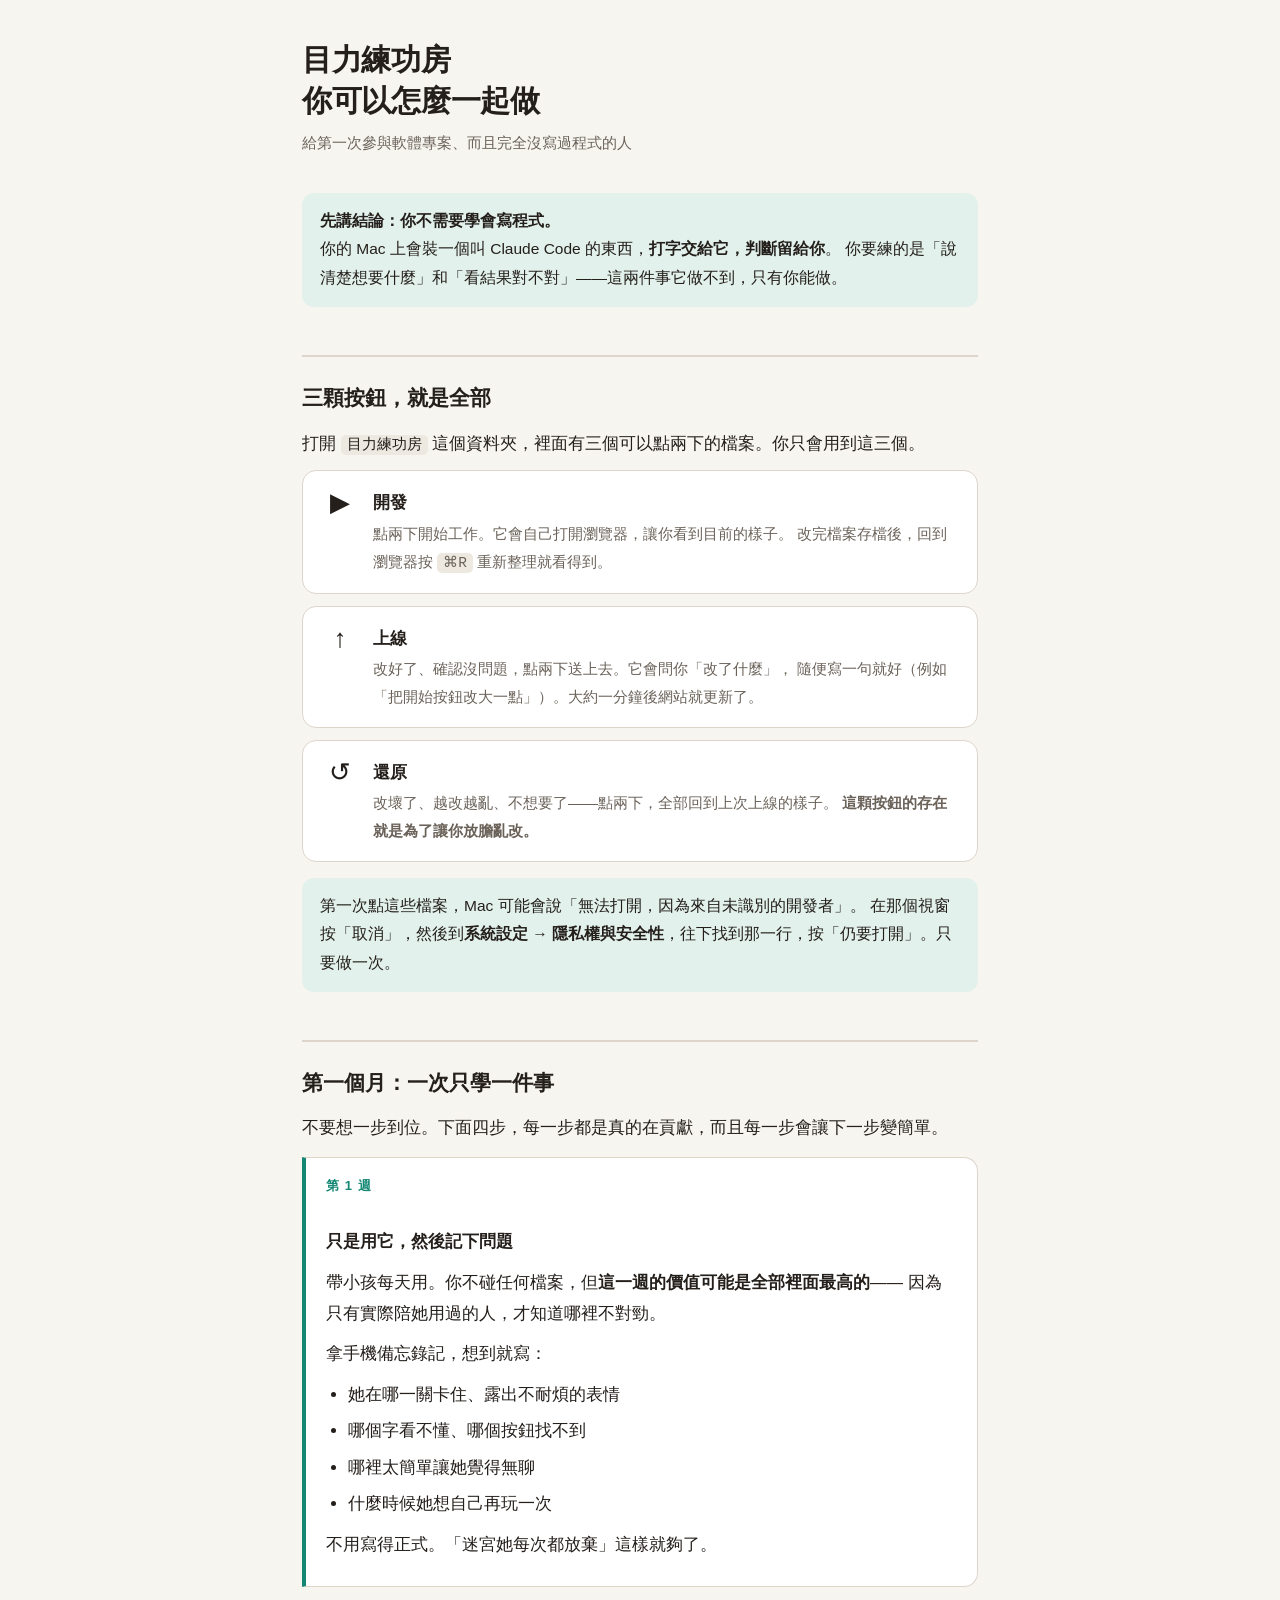
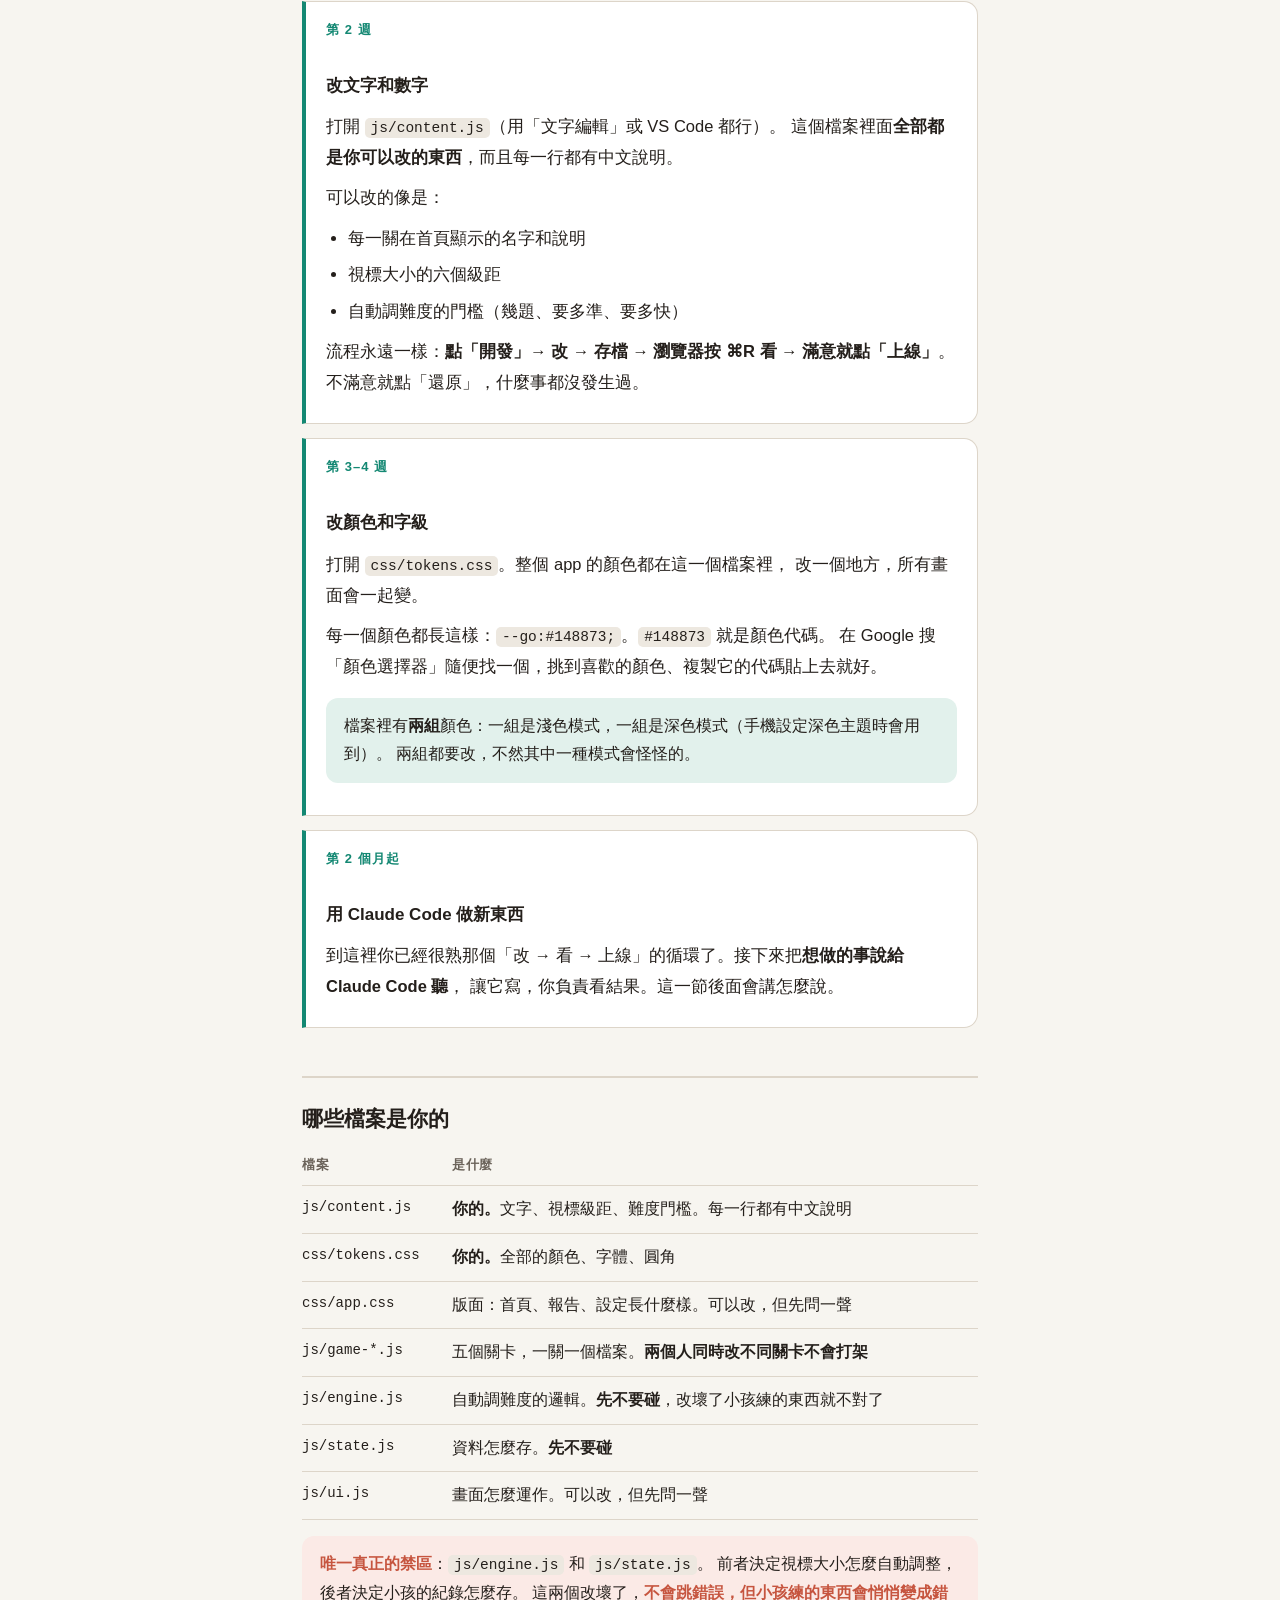
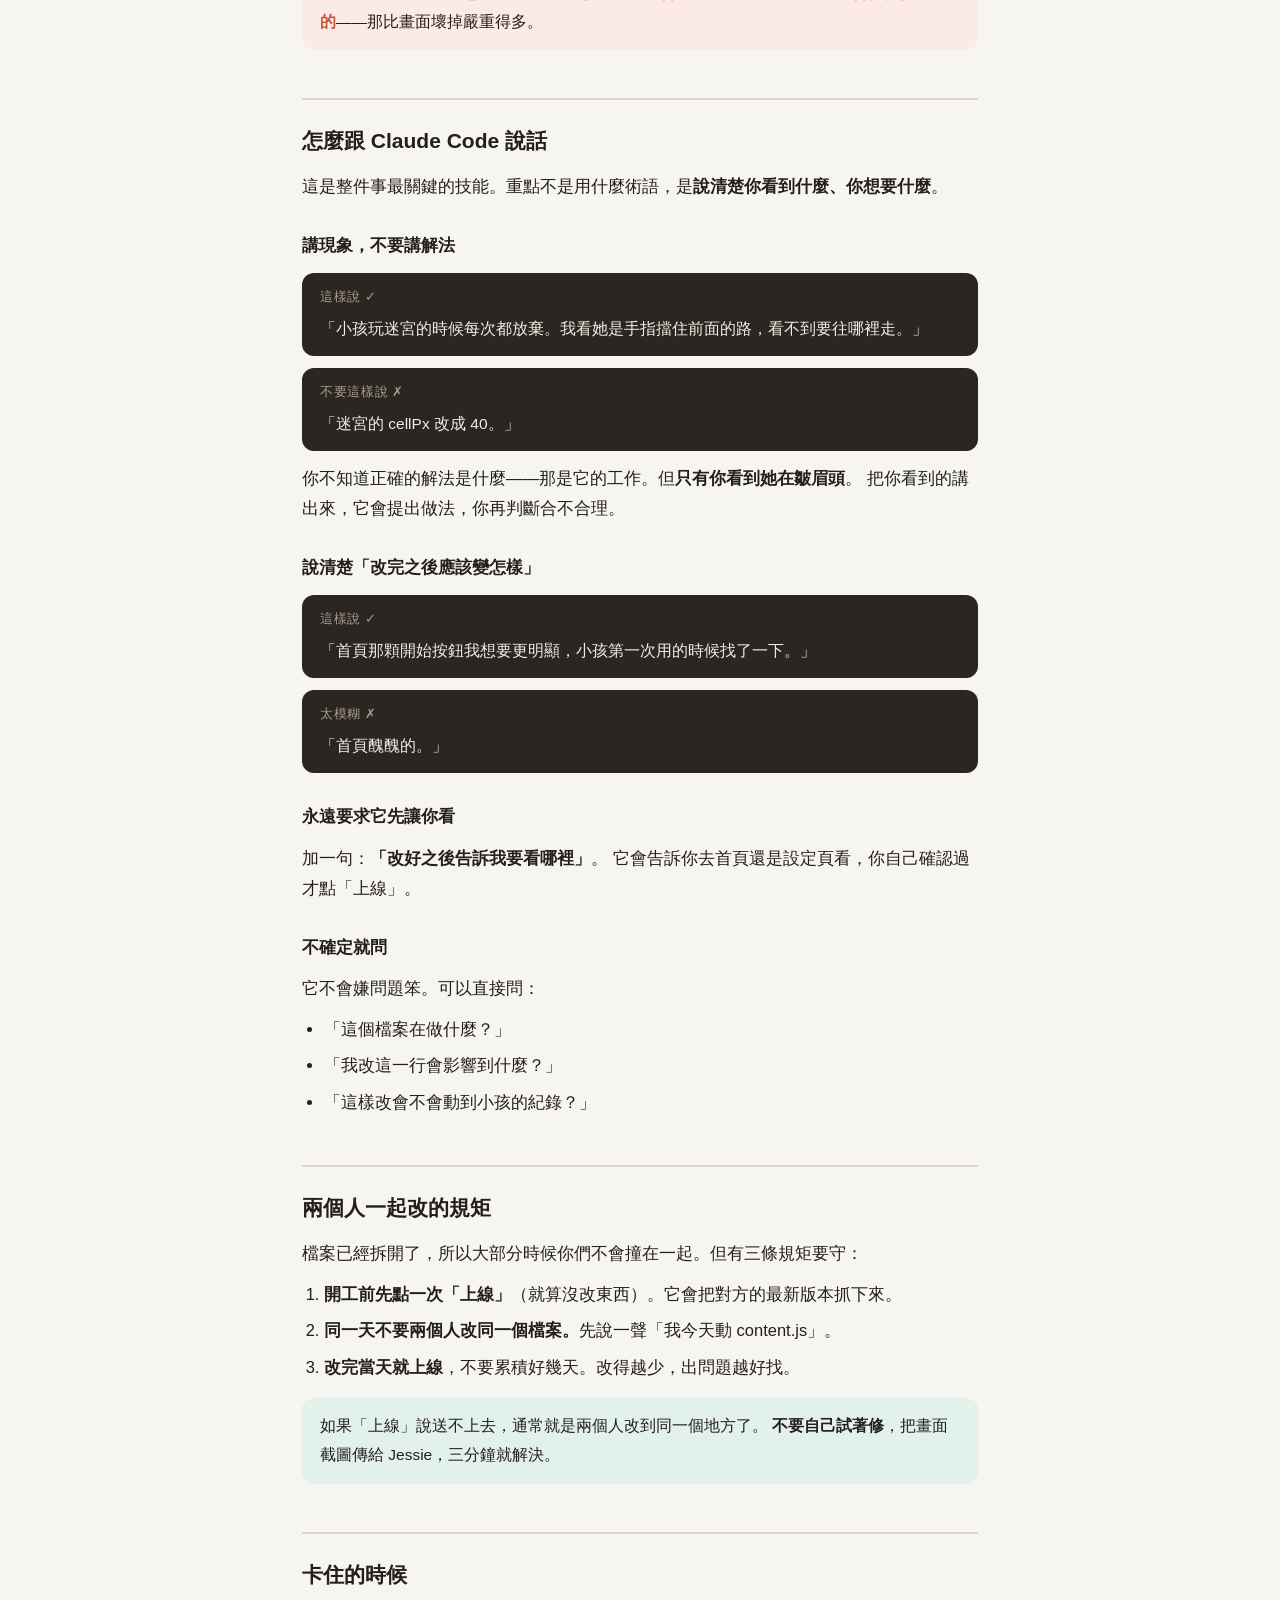
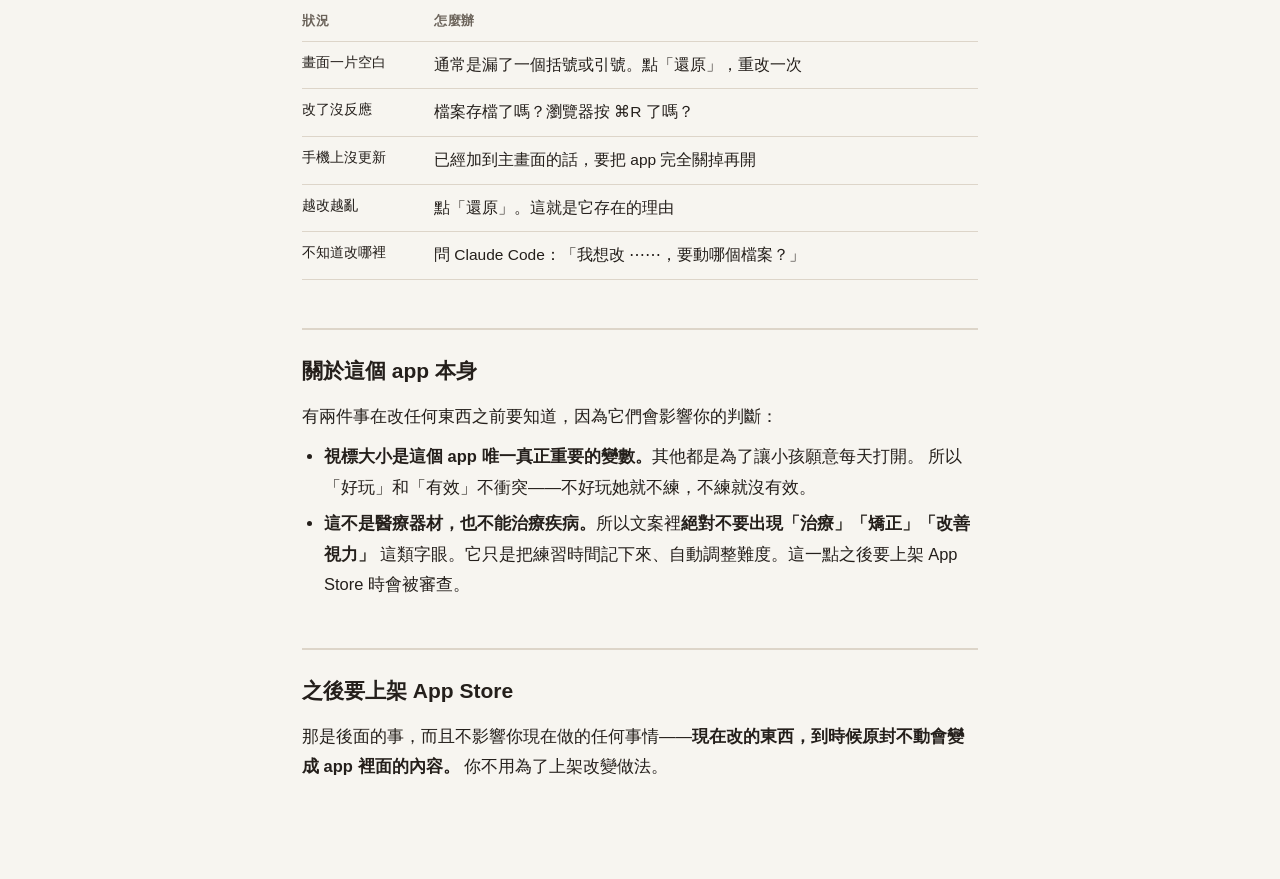
==== 給太太的說明.html @ d570b370 "拆成多個檔案，加上非工程師也能用的開發流程 一個 2000 行的 index.html 兩個人沒辦法並行開發，每次都會衝突。 拆成一檔一責任（14 個檔），用 <script> 依序載入，沒有打包步驟" ====
<!doctype html>
<html lang="zh-Hant">
<head>
<meta charset="utf-8">
<meta name="viewport" content="width=device-width, initial-scale=1">
<title>目力練功房 · 怎麼一起做</title>
<style>
:root{--paper:#F7F5F0;--ink:#241F1B;--muted:#6B635A;--line:#DDD5C9;--go:#148873;
  --go-soft:#E2F1EC;--warn:#C6553F;--warn-soft:#FBEAE6;--card:#fff;
  --cjk:'PingFang TC','Noto Sans TC',sans-serif;color-scheme:light}
*{box-sizing:border-box}
body{margin:0;background:var(--paper);color:var(--ink);font-family:var(--cjk);
  line-height:1.85;font-size:16.5px}
.wrap{max-width:720px;margin:0 auto;padding:40px 22px 90px}
h1{font-size:30px;line-height:1.35;margin:0 0 8px;letter-spacing:-.01em}
.sub{color:var(--muted);font-size:15px;margin:0 0 36px}
h2{font-size:21px;margin:48px 0 6px;padding-top:22px;border-top:2px solid var(--line)}
h3{font-size:17px;margin:28px 0 6px}
p{margin:10px 0}
ul,ol{margin:10px 0;padding-left:22px}
li{margin:6px 0}
b{font-weight:600}
code{background:#EDE8E0;padding:2px 6px;border-radius:5px;font-size:14.5px;
  font-family:ui-monospace,Menlo,monospace}
.card{background:var(--card);border:1px solid var(--line);border-radius:14px;
  padding:18px 20px;margin:16px 0}
.btn{display:flex;gap:14px;align-items:flex-start;background:var(--card);
  border:1px solid var(--line);border-radius:14px;padding:16px 18px;margin:12px 0}
.btn .ic{font-size:26px;line-height:1.2;flex:none;width:38px;text-align:center}
.btn .t{font-weight:600;margin-bottom:2px}
.btn .d{color:var(--muted);font-size:15px}
.step{background:var(--card);border:1px solid var(--line);border-left:4px solid var(--go);
  border-radius:0 14px 14px 0;padding:16px 20px;margin:14px 0}
.step .w{font-size:13px;letter-spacing:.08em;color:var(--go);font-weight:700;margin-bottom:4px}
.note{background:var(--go-soft);border-radius:12px;padding:14px 18px;margin:16px 0;font-size:15.5px}
.stop{background:var(--warn-soft);border-radius:12px;padding:14px 18px;margin:16px 0;font-size:15.5px}
.stop b{color:var(--warn)}
table{width:100%;border-collapse:collapse;margin:14px 0;font-size:15.5px}
th{text-align:left;font-size:13px;letter-spacing:.05em;color:var(--muted);
  padding:0 8px 8px 0;border-bottom:1px solid var(--line);font-weight:600}
td{padding:9px 8px 9px 0;border-bottom:1px solid var(--line);vertical-align:top}
td:first-child{white-space:nowrap;font-family:ui-monospace,Menlo,monospace;font-size:14px}
.say{background:#2B2621;color:#F2EDE4;border-radius:12px;padding:14px 18px;margin:12px 0;
  font-size:15.5px;line-height:1.75}
.say .who{font-size:12.5px;color:#A89C8C;margin-bottom:6px;letter-spacing:.05em}
</style>
</head>
<body><div class="wrap">

<h1>目力練功房<br>你可以怎麼一起做</h1>
<p class="sub">給第一次參與軟體專案、而且完全沒寫過程式的人</p>

<div class="note">
<b>先講結論：你不需要學會寫程式。</b><br>
你的 Mac 上會裝一個叫 Claude Code 的東西，<b>打字交給它，判斷留給你</b>。
你要練的是「說清楚想要什麼」和「看結果對不對」——這兩件事它做不到，只有你能做。
</div>

<h2>三顆按鈕，就是全部</h2>
<p>打開 <code>目力練功房</code> 這個資料夾，裡面有三個可以點兩下的檔案。你只會用到這三個。</p>

<div class="btn"><div class="ic">▶</div><div>
  <div class="t">開發</div>
  <div class="d">點兩下開始工作。它會自己打開瀏覽器，讓你看到目前的樣子。
  改完檔案存檔後，回到瀏覽器按 <code>⌘R</code> 重新整理就看得到。</div></div></div>

<div class="btn"><div class="ic">↑</div><div>
  <div class="t">上線</div>
  <div class="d">改好了、確認沒問題，點兩下送上去。它會問你「改了什麼」，
  隨便寫一句就好（例如「把開始按鈕改大一點」）。大約一分鐘後網站就更新了。</div></div></div>

<div class="btn"><div class="ic">↺</div><div>
  <div class="t">還原</div>
  <div class="d">改壞了、越改越亂、不想要了——點兩下，全部回到上次上線的樣子。
  <b>這顆按鈕的存在就是為了讓你放膽亂改。</b></div></div></div>

<div class="note">
第一次點這些檔案，Mac 可能會說「無法打開，因為來自未識別的開發者」。
在那個視窗按「取消」，然後到<b>系統設定 → 隱私權與安全性</b>，往下找到那一行，按「仍要打開」。只要做一次。
</div>

<h2>第一個月：一次只學一件事</h2>
<p>不要想一步到位。下面四步，每一步都是真的在貢獻，而且每一步會讓下一步變簡單。</p>

<div class="step"><div class="w">第 1 週</div>
<h3>只是用它，然後記下問題</h3>
<p>帶小孩每天用。你不碰任何檔案，但<b>這一週的價值可能是全部裡面最高的</b>——
因為只有實際陪她用過的人，才知道哪裡不對勁。</p>
<p>拿手機備忘錄記，想到就寫：</p>
<ul>
<li>她在哪一關卡住、露出不耐煩的表情</li>
<li>哪個字看不懂、哪個按鈕找不到</li>
<li>哪裡太簡單讓她覺得無聊</li>
<li>什麼時候她想自己再玩一次</li>
</ul>
<p>不用寫得正式。「迷宮她每次都放棄」這樣就夠了。</p>
</div>

<div class="step"><div class="w">第 2 週</div>
<h3>改文字和數字</h3>
<p>打開 <code>js/content.js</code>（用「文字編輯」或 VS Code 都行）。
這個檔案裡面<b>全部都是你可以改的東西</b>，而且每一行都有中文說明。</p>
<p>可以改的像是：</p>
<ul>
<li>每一關在首頁顯示的名字和說明</li>
<li>視標大小的六個級距</li>
<li>自動調難度的門檻（幾題、要多準、要多快）</li>
</ul>
<p>流程永遠一樣：<b>點「開發」→ 改 → 存檔 → 瀏覽器按 ⌘R 看 → 滿意就點「上線」</b>。
不滿意就點「還原」，什麼事都沒發生過。</p>
</div>

<div class="step"><div class="w">第 3–4 週</div>
<h3>改顏色和字級</h3>
<p>打開 <code>css/tokens.css</code>。整個 app 的顏色都在這一個檔案裡，
改一個地方，所有畫面會一起變。</p>
<p>每一個顏色都長這樣：<code>--go:#148873;</code>。<code>#148873</code> 就是顏色代碼。
在 Google 搜「顏色選擇器」隨便找一個，挑到喜歡的顏色、複製它的代碼貼上去就好。</p>
<div class="note">檔案裡有<b>兩組</b>顏色：一組是淺色模式，一組是深色模式（手機設定深色主題時會用到）。
兩組都要改，不然其中一種模式會怪怪的。</div>
</div>

<div class="step"><div class="w">第 2 個月起</div>
<h3>用 Claude Code 做新東西</h3>
<p>到這裡你已經很熟那個「改 → 看 → 上線」的循環了。接下來把<b>想做的事說給 Claude Code 聽</b>，
讓它寫，你負責看結果。這一節後面會講怎麼說。</p>
</div>

<h2>哪些檔案是你的</h2>
<table>
<tr><th>檔案</th><th>是什麼</th></tr>
<tr><td>js/content.js</td><td><b>你的。</b>文字、視標級距、難度門檻。每一行都有中文說明</td></tr>
<tr><td>css/tokens.css</td><td><b>你的。</b>全部的顏色、字體、圓角</td></tr>
<tr><td>css/app.css</td><td>版面：首頁、報告、設定長什麼樣。可以改，但先問一聲</td></tr>
<tr><td>js/game-*.js</td><td>五個關卡，一關一個檔案。<b>兩個人同時改不同關卡不會打架</b></td></tr>
<tr><td>js/engine.js</td><td>自動調難度的邏輯。<b>先不要碰</b>，改壞了小孩練的東西就不對了</td></tr>
<tr><td>js/state.js</td><td>資料怎麼存。<b>先不要碰</b></td></tr>
<tr><td>js/ui.js</td><td>畫面怎麼運作。可以改，但先問一聲</td></tr>
</table>

<div class="stop">
<b>唯一真正的禁區</b>：<code>js/engine.js</code> 和 <code>js/state.js</code>。
前者決定視標大小怎麼自動調整，後者決定小孩的紀錄怎麼存。
這兩個改壞了，<b>不會跳錯誤，但小孩練的東西會悄悄變成錯的</b>——那比畫面壞掉嚴重得多。
</div>

<h2>怎麼跟 Claude Code 說話</h2>
<p>這是整件事最關鍵的技能。重點不是用什麼術語，是<b>說清楚你看到什麼、你想要什麼</b>。</p>

<h3>講現象，不要講解法</h3>
<div class="say"><div class="who">這樣說 ✓</div>
「小孩玩迷宮的時候每次都放棄。我看她是手指擋住前面的路，看不到要往哪裡走。」</div>
<div class="say"><div class="who">不要這樣說 ✗</div>
「迷宮的 cellPx 改成 40。」</div>
<p>你不知道正確的解法是什麼——那是它的工作。但<b>只有你看到她在皺眉頭</b>。
把你看到的講出來，它會提出做法，你再判斷合不合理。</p>

<h3>說清楚「改完之後應該變怎樣」</h3>
<div class="say"><div class="who">這樣說 ✓</div>
「首頁那顆開始按鈕我想要更明顯，小孩第一次用的時候找了一下。」</div>
<div class="say"><div class="who">太模糊 ✗</div>
「首頁醜醜的。」</div>

<h3>永遠要求它先讓你看</h3>
<p>加一句：<b>「改好之後告訴我要看哪裡」</b>。
它會告訴你去首頁還是設定頁看，你自己確認過才點「上線」。</p>

<h3>不確定就問</h3>
<p>它不會嫌問題笨。可以直接問：</p>
<ul>
<li>「這個檔案在做什麼？」</li>
<li>「我改這一行會影響到什麼？」</li>
<li>「這樣改會不會動到小孩的紀錄？」</li>
</ul>

<h2>兩個人一起改的規矩</h2>
<p>檔案已經拆開了，所以大部分時候你們不會撞在一起。但有三條規矩要守：</p>
<ol>
<li><b>開工前先點一次「上線」</b>（就算沒改東西）。它會把對方的最新版本抓下來。</li>
<li><b>同一天不要兩個人改同一個檔案。</b>先說一聲「我今天動 content.js」。</li>
<li><b>改完當天就上線</b>，不要累積好幾天。改得越少，出問題越好找。</li>
</ol>
<div class="note">如果「上線」說送不上去，通常就是兩個人改到同一個地方了。
<b>不要自己試著修</b>，把畫面截圖傳給 Jessie，三分鐘就解決。</div>

<h2>卡住的時候</h2>
<table>
<tr><th>狀況</th><th>怎麼辦</th></tr>
<tr><td>畫面一片空白</td><td>通常是漏了一個括號或引號。點「還原」，重改一次</td></tr>
<tr><td>改了沒反應</td><td>檔案存檔了嗎？瀏覽器按 ⌘R 了嗎？</td></tr>
<tr><td>手機上沒更新</td><td>已經加到主畫面的話，要把 app 完全關掉再開</td></tr>
<tr><td>越改越亂</td><td>點「還原」。這就是它存在的理由</td></tr>
<tr><td>不知道改哪裡</td><td>問 Claude Code：「我想改 ⋯⋯，要動哪個檔案？」</td></tr>
</table>

<h2>關於這個 app 本身</h2>
<p>有兩件事在改任何東西之前要知道，因為它們會影響你的判斷：</p>
<ul>
<li><b>視標大小是這個 app 唯一真正重要的變數。</b>其他都是為了讓小孩願意每天打開。
所以「好玩」和「有效」不衝突——不好玩她就不練，不練就沒有效。</li>
<li><b>這不是醫療器材，也不能治療疾病。</b>所以文案裡<b>絕對不要出現「治療」「矯正」「改善視力」</b>
這類字眼。它只是把練習時間記下來、自動調整難度。這一點之後要上架 App Store 時會被審查。</li>
</ul>

<h2>之後要上架 App Store</h2>
<p>那是後面的事，而且不影響你現在做的任何事情——<b>現在改的東西，到時候原封不動會變成 app 裡面的內容。</b>
你不用為了上架改變做法。</p>

</div></body></html>
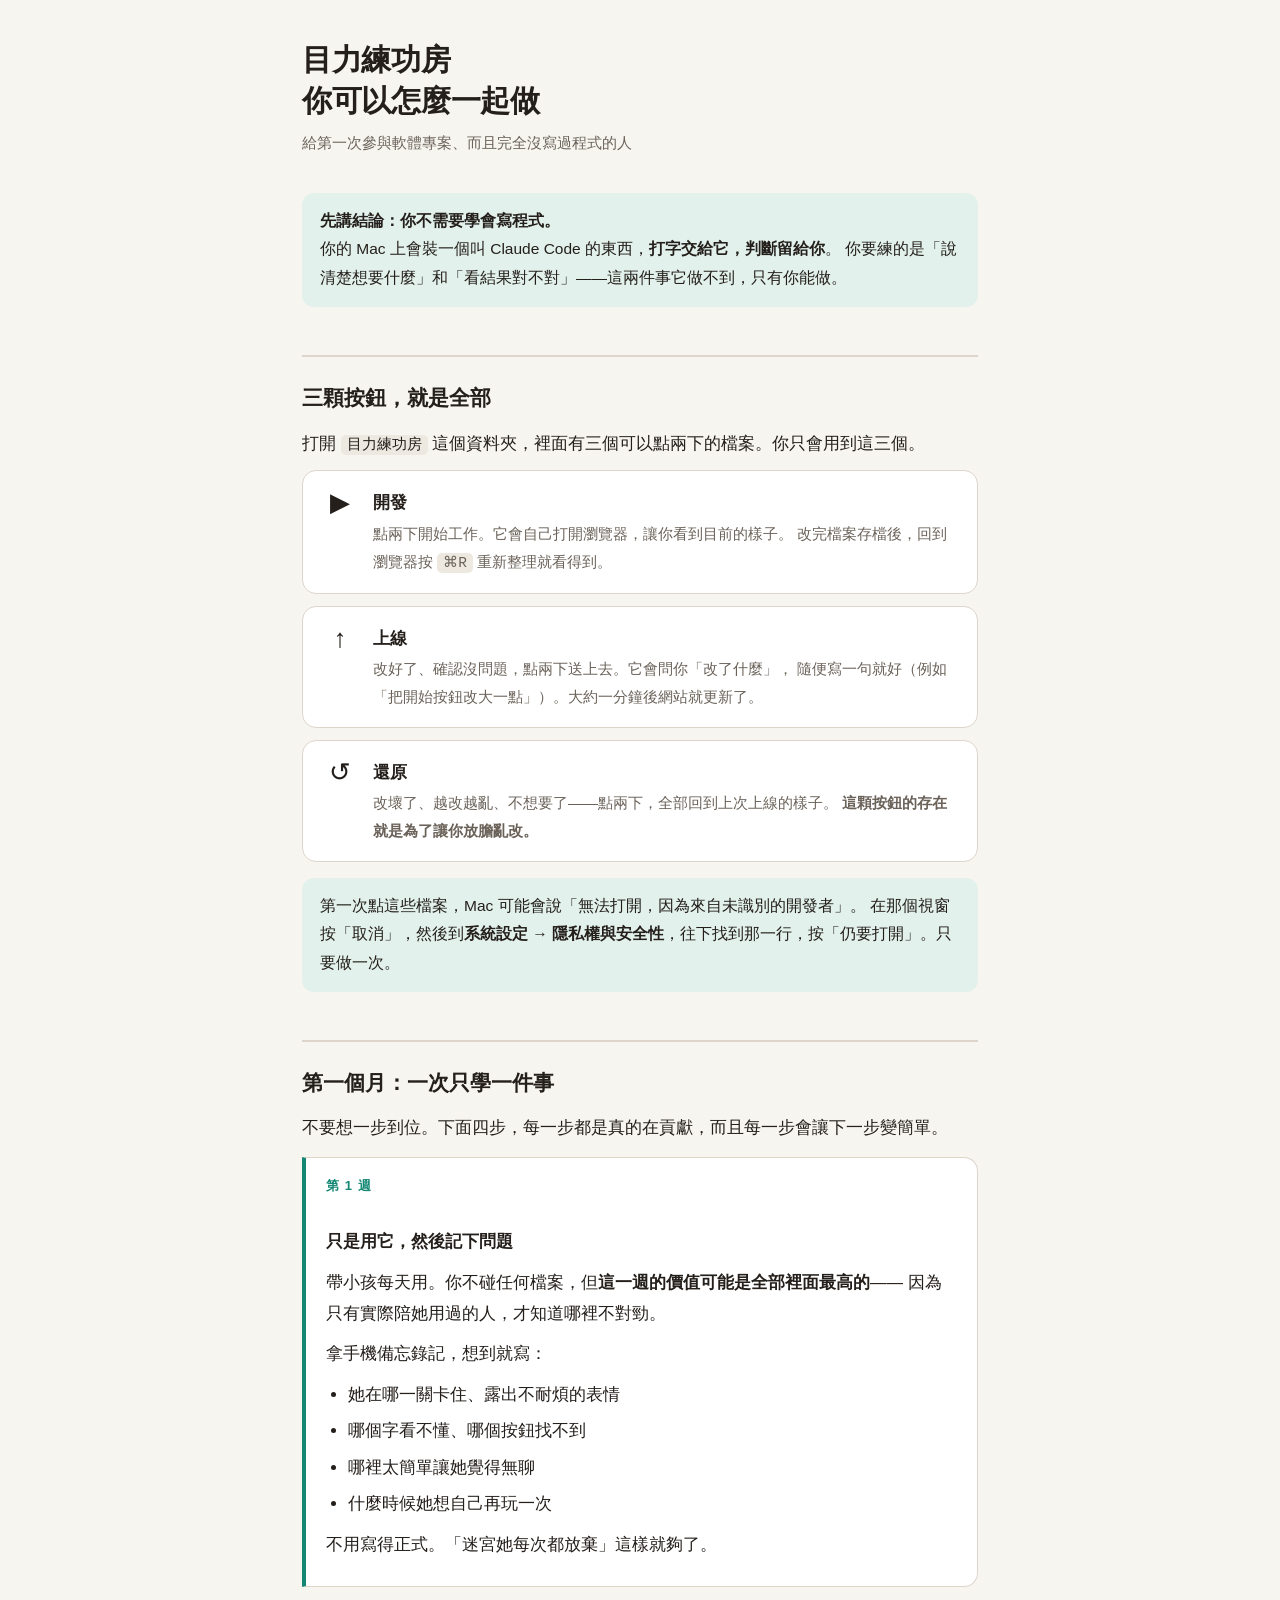
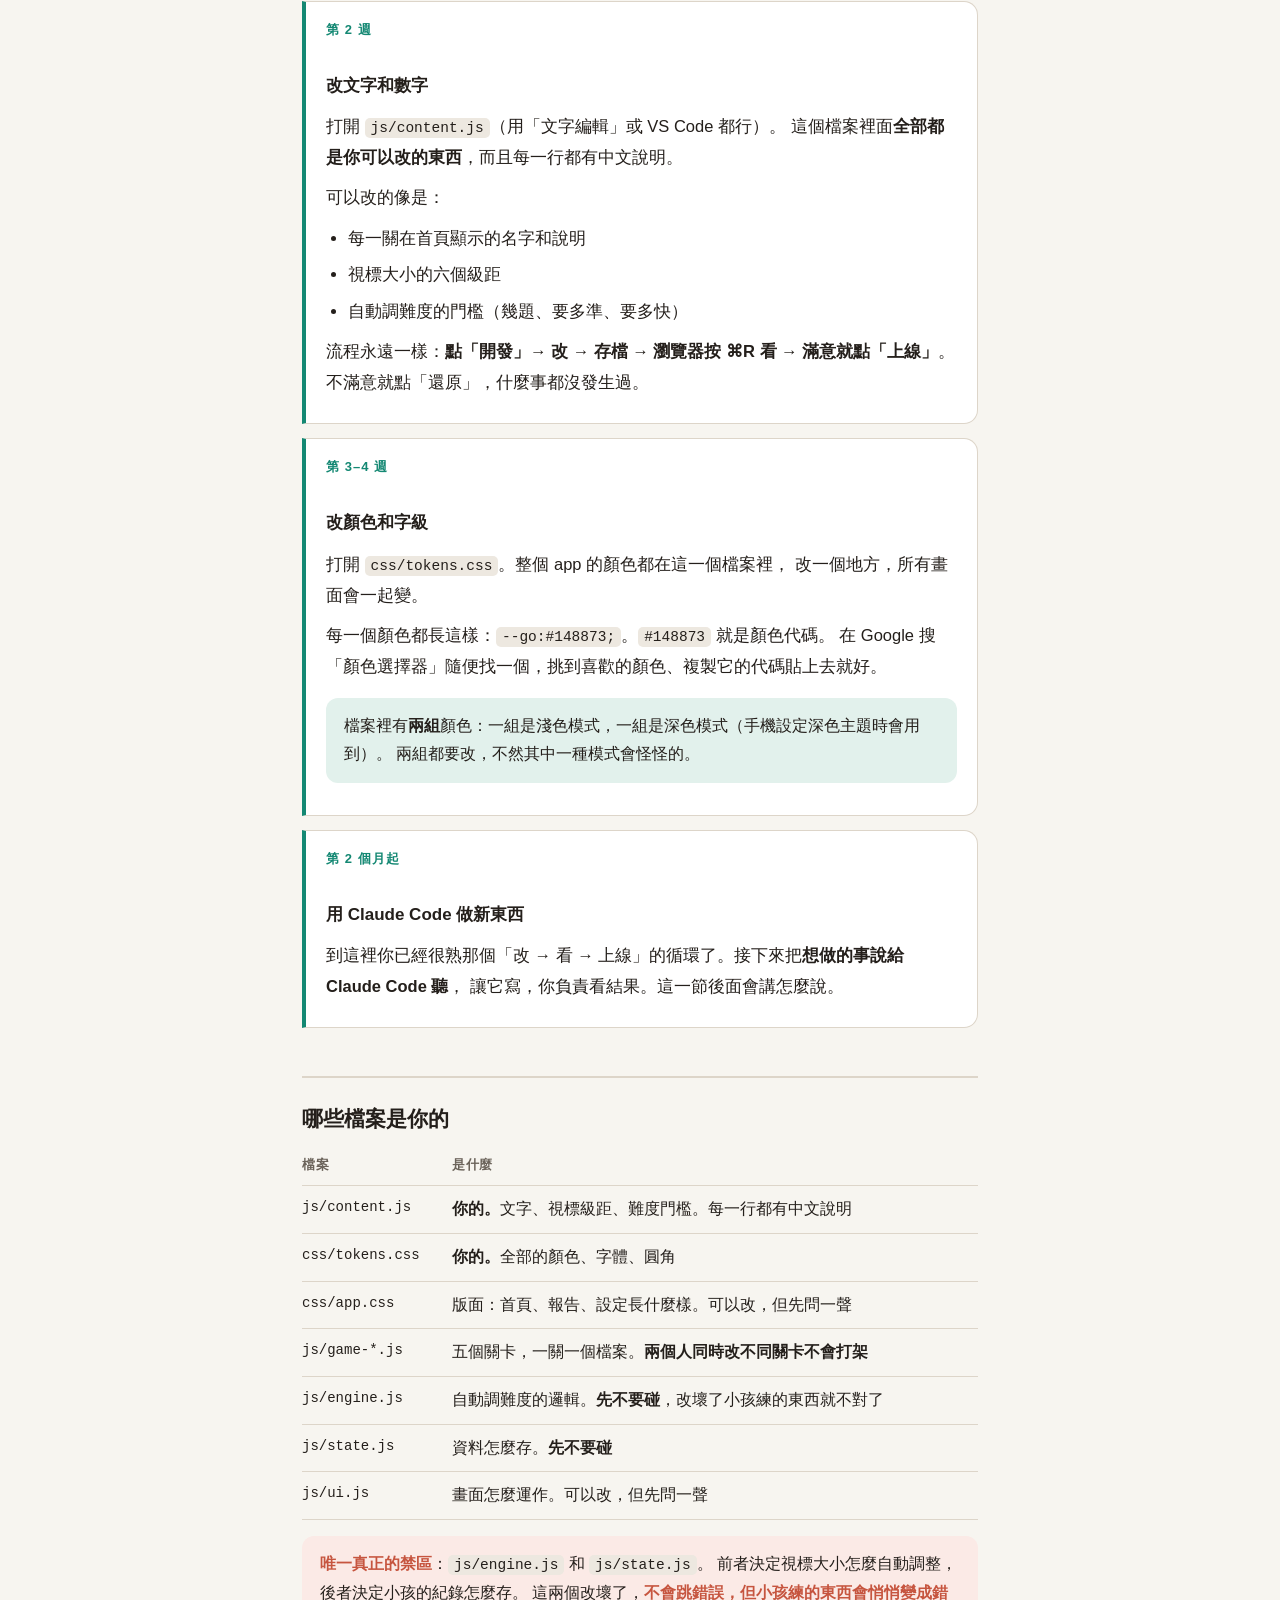
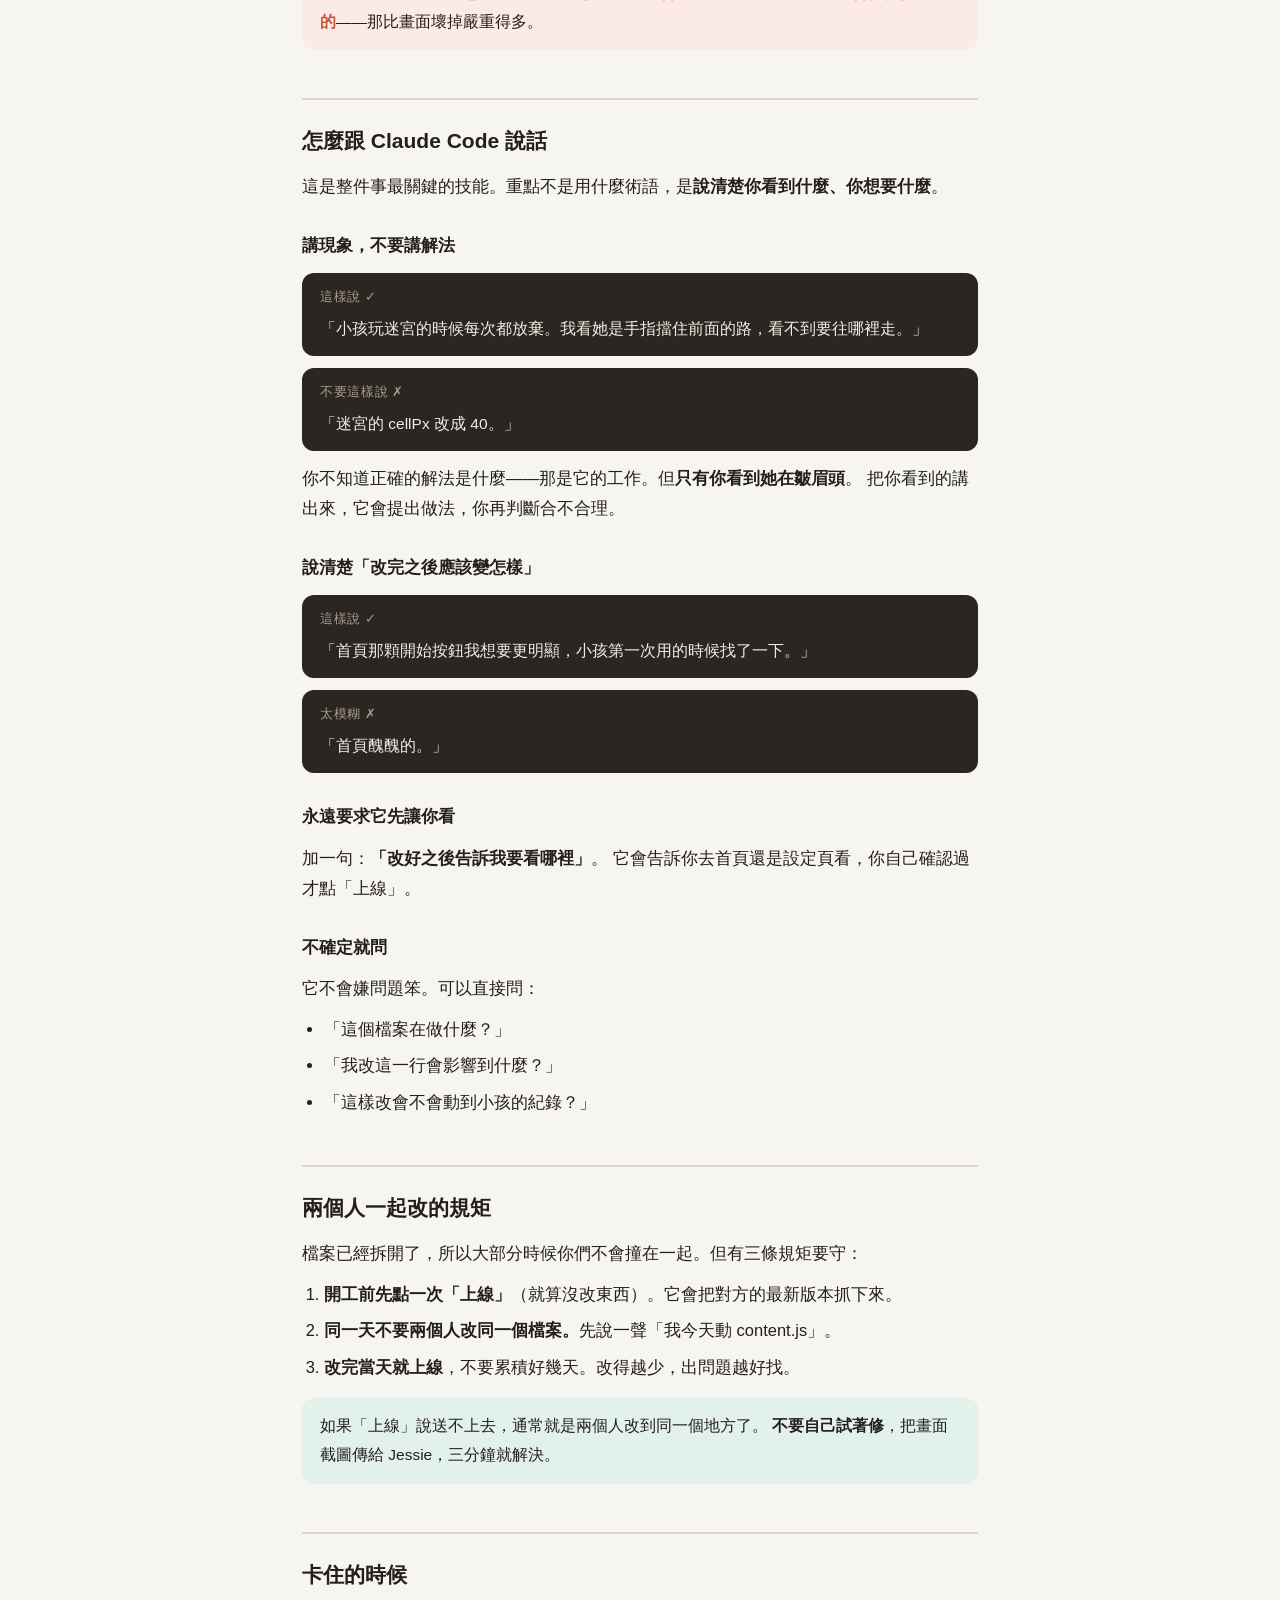
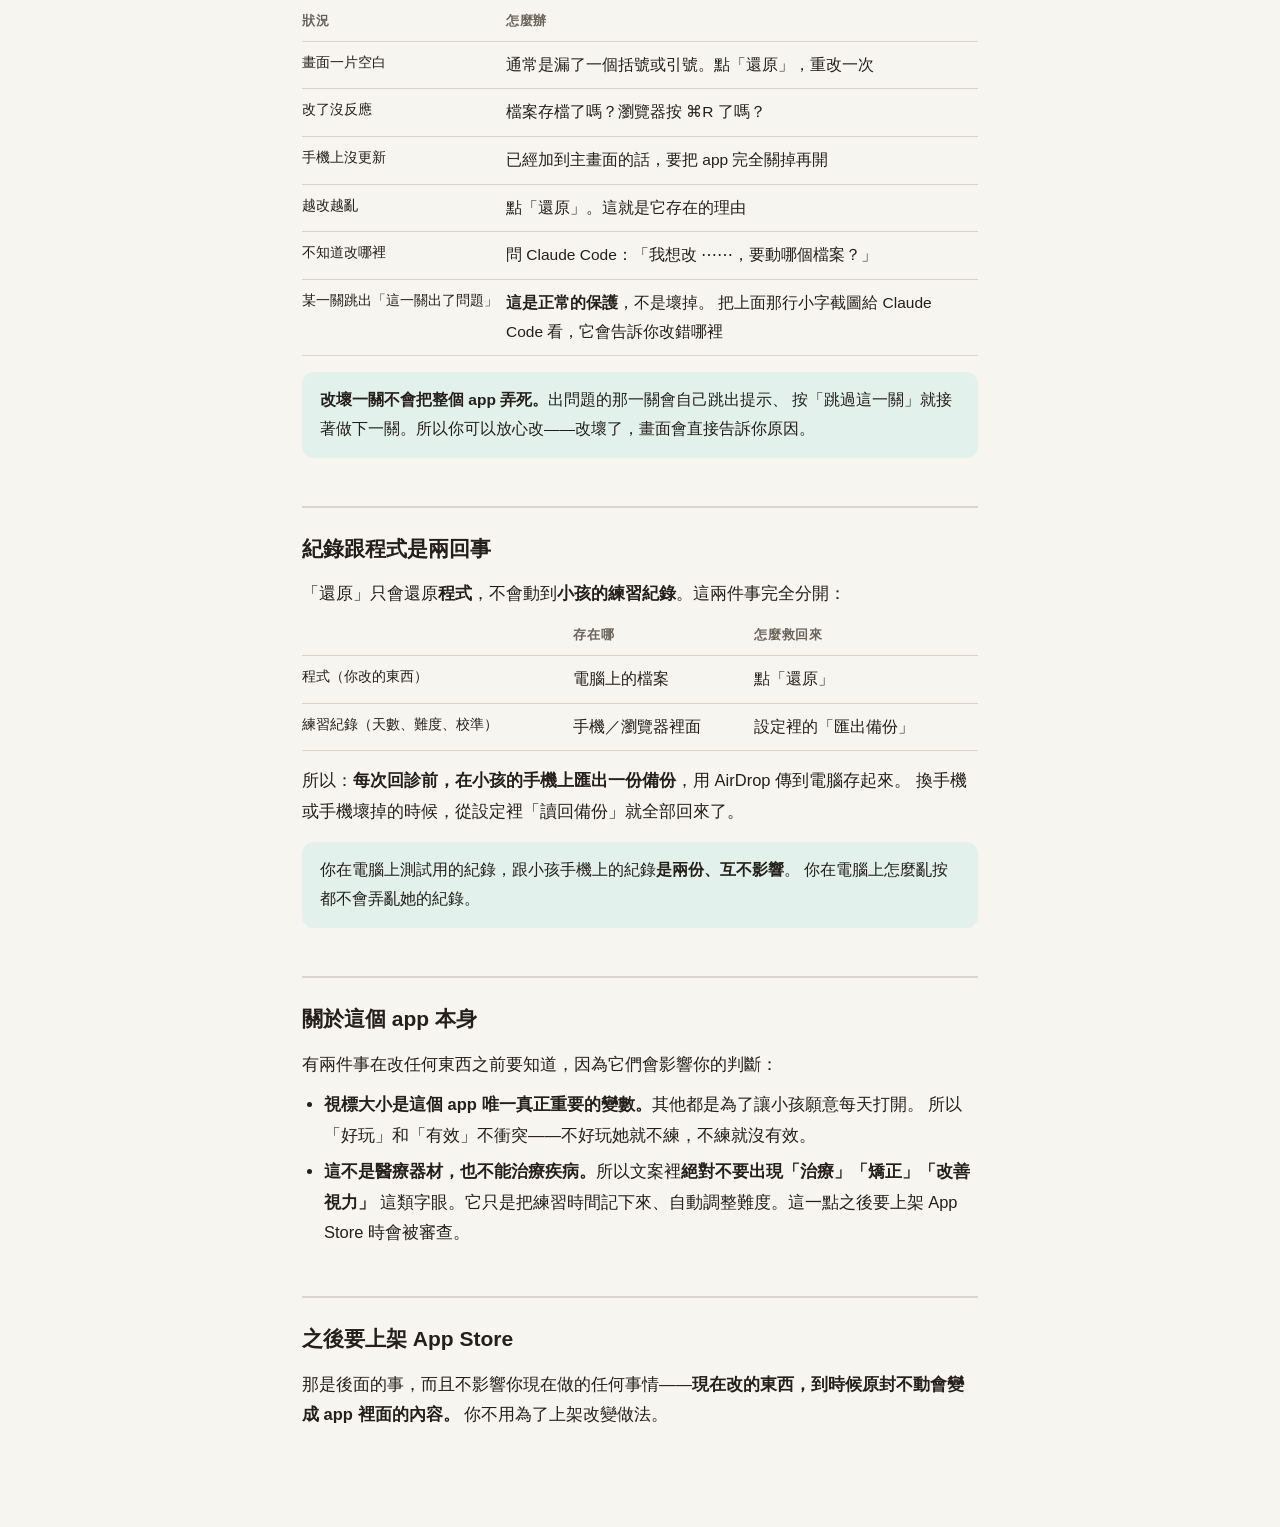
==== commit 59de5ab3: "把基底收尾：關卡自動登記、出錯不連坐、備份、回診報告轉文字 交給別人改功能之前，先把「改壞了會怎樣」和「紀錄會不會掉」這兩件事處理掉。  - 自適應震盪修掉：D.perf[L] 是 24 題的短期窗（" ====
--- a/給太太的說明.html
+++ b/給太太的說明.html
@@ -191,7 +191,23 @@
 <tr><td>手機上沒更新</td><td>已經加到主畫面的話，要把 app 完全關掉再開</td></tr>
 <tr><td>越改越亂</td><td>點「還原」。這就是它存在的理由</td></tr>
 <tr><td>不知道改哪裡</td><td>問 Claude Code：「我想改 ⋯⋯，要動哪個檔案？」</td></tr>
+<tr><td>某一關跳出「這一關出了問題」</td><td><b>這是正常的保護</b>，不是壞掉。
+把上面那行小字截圖給 Claude Code 看，它會告訴你改錯哪裡</td></tr>
 </table>
+<div class="note"><b>改壞一關不會把整個 app 弄死。</b>出問題的那一關會自己跳出提示、
+按「跳過這一關」就接著做下一關。所以你可以放心改——改壞了，畫面會直接告訴你原因。</div>
+
+<h2>紀錄跟程式是兩回事</h2>
+<p>「還原」只會還原<b>程式</b>，不會動到<b>小孩的練習紀錄</b>。這兩件事完全分開：</p>
+<table>
+<tr><th></th><th>存在哪</th><th>怎麼救回來</th></tr>
+<tr><td>程式（你改的東西）</td><td>電腦上的檔案</td><td>點「還原」</td></tr>
+<tr><td>練習紀錄（天數、難度、校準）</td><td>手機／瀏覽器裡面</td><td>設定裡的「匯出備份」</td></tr>
+</table>
+<p>所以：<b>每次回診前，在小孩的手機上匯出一份備份</b>，用 AirDrop 傳到電腦存起來。
+換手機或手機壞掉的時候，從設定裡「讀回備份」就全部回來了。</p>
+<div class="note">你在電腦上測試用的紀錄，跟小孩手機上的紀錄<b>是兩份、互不影響</b>。
+你在電腦上怎麼亂按都不會弄亂她的紀錄。</div>
 
 <h2>關於這個 app 本身</h2>
 <p>有兩件事在改任何東西之前要知道，因為它們會影響你的判斷：</p>
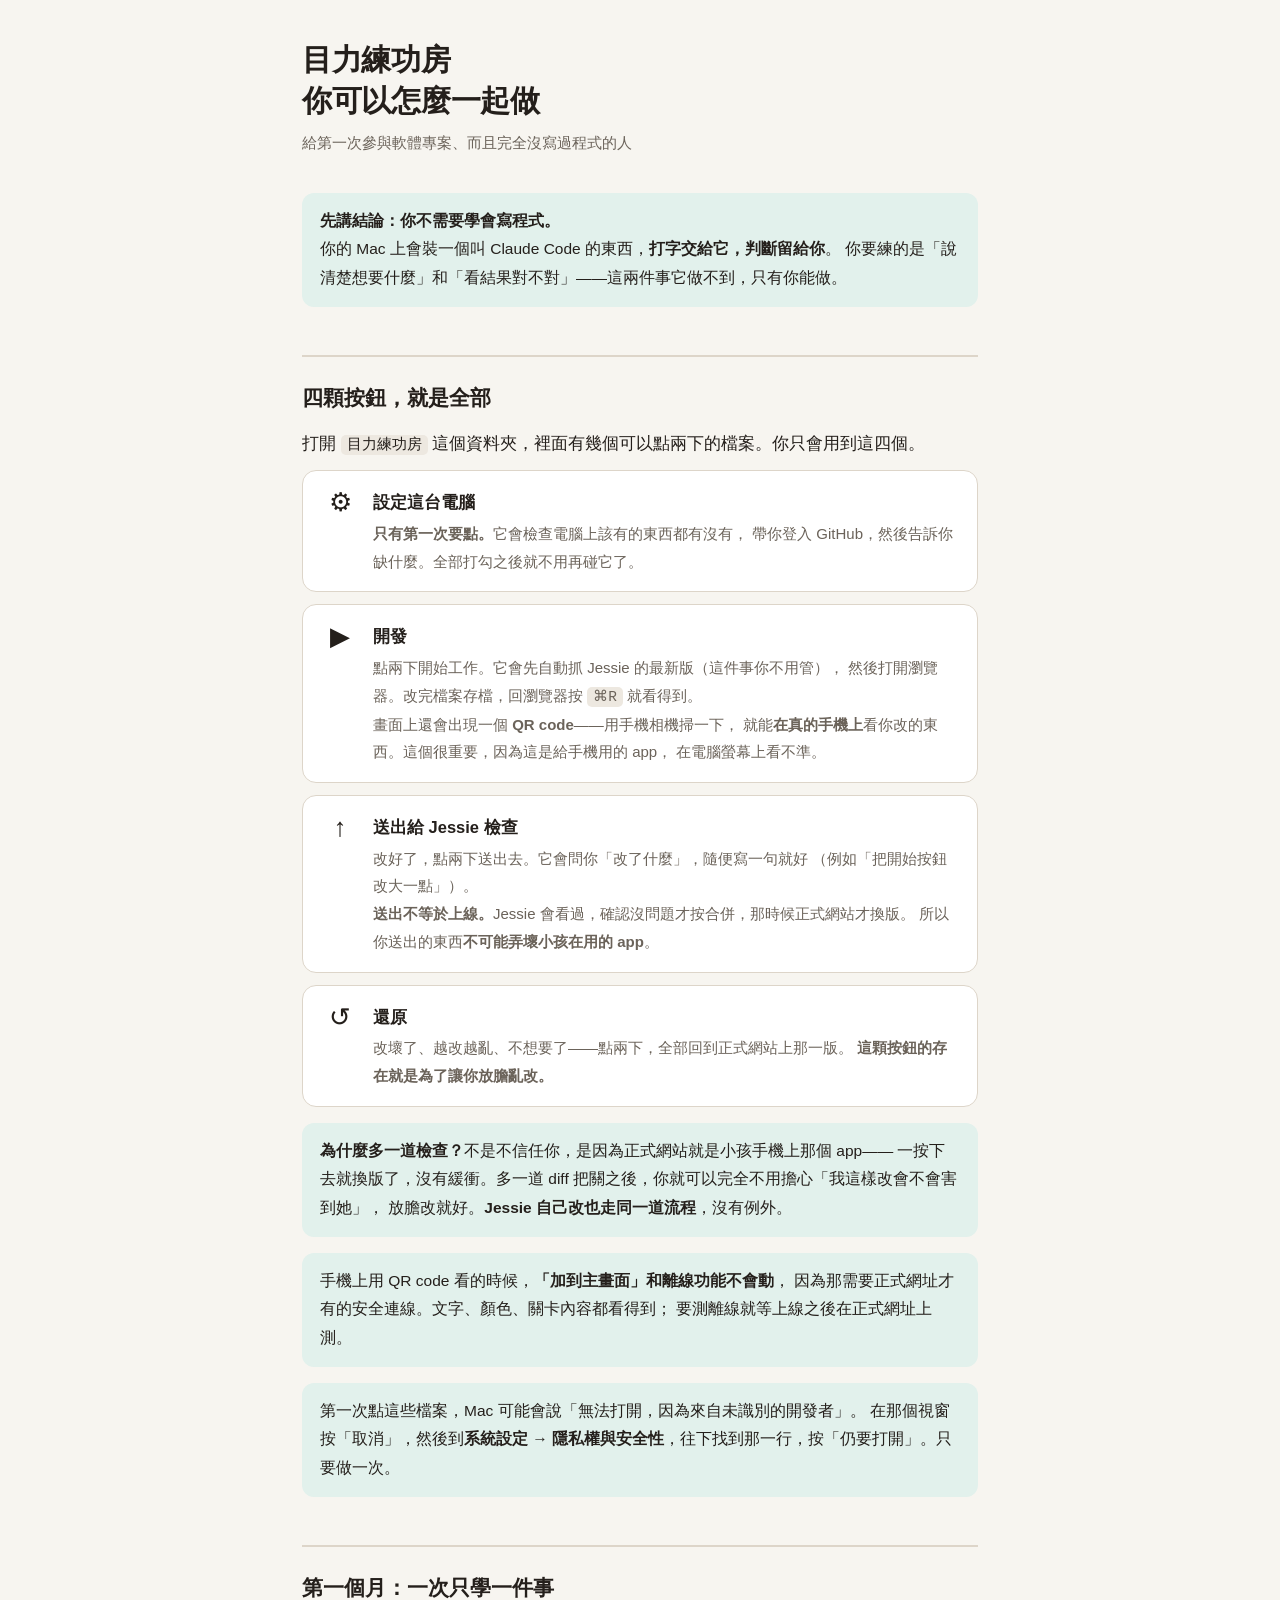
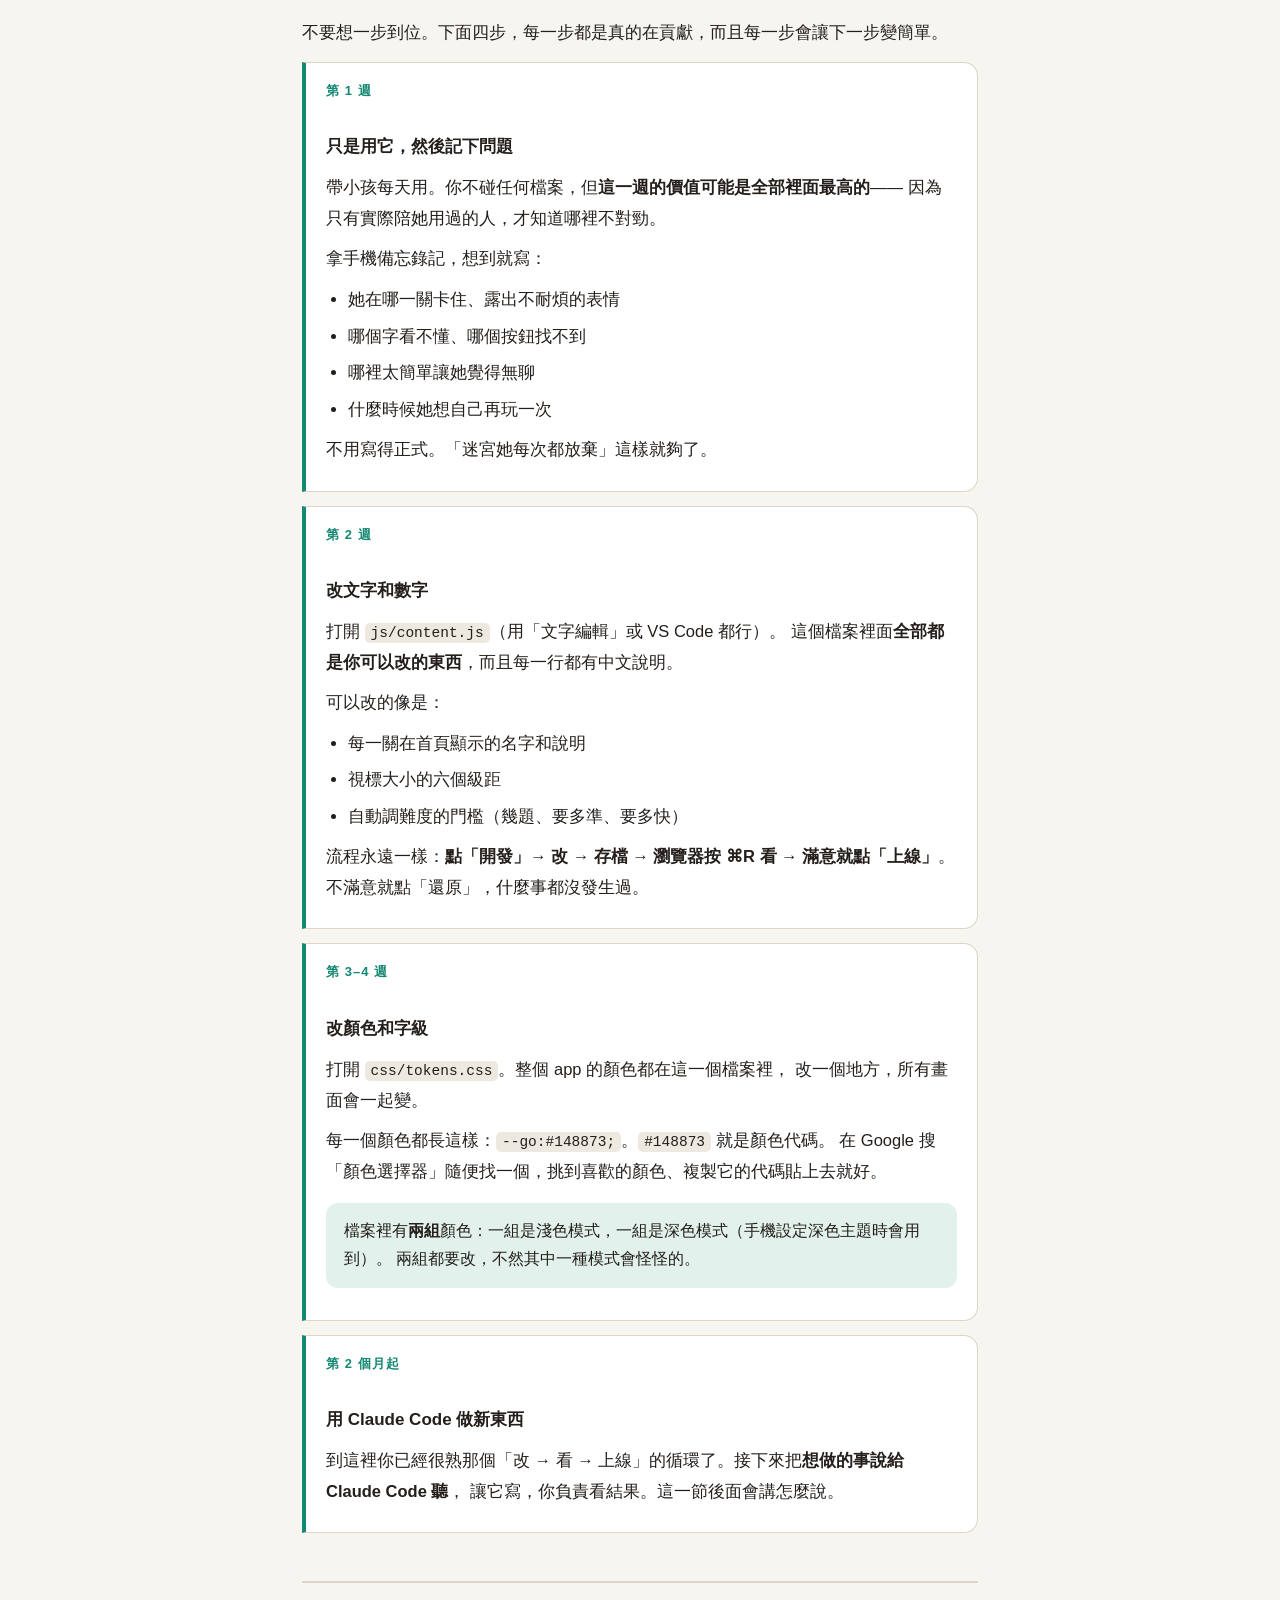
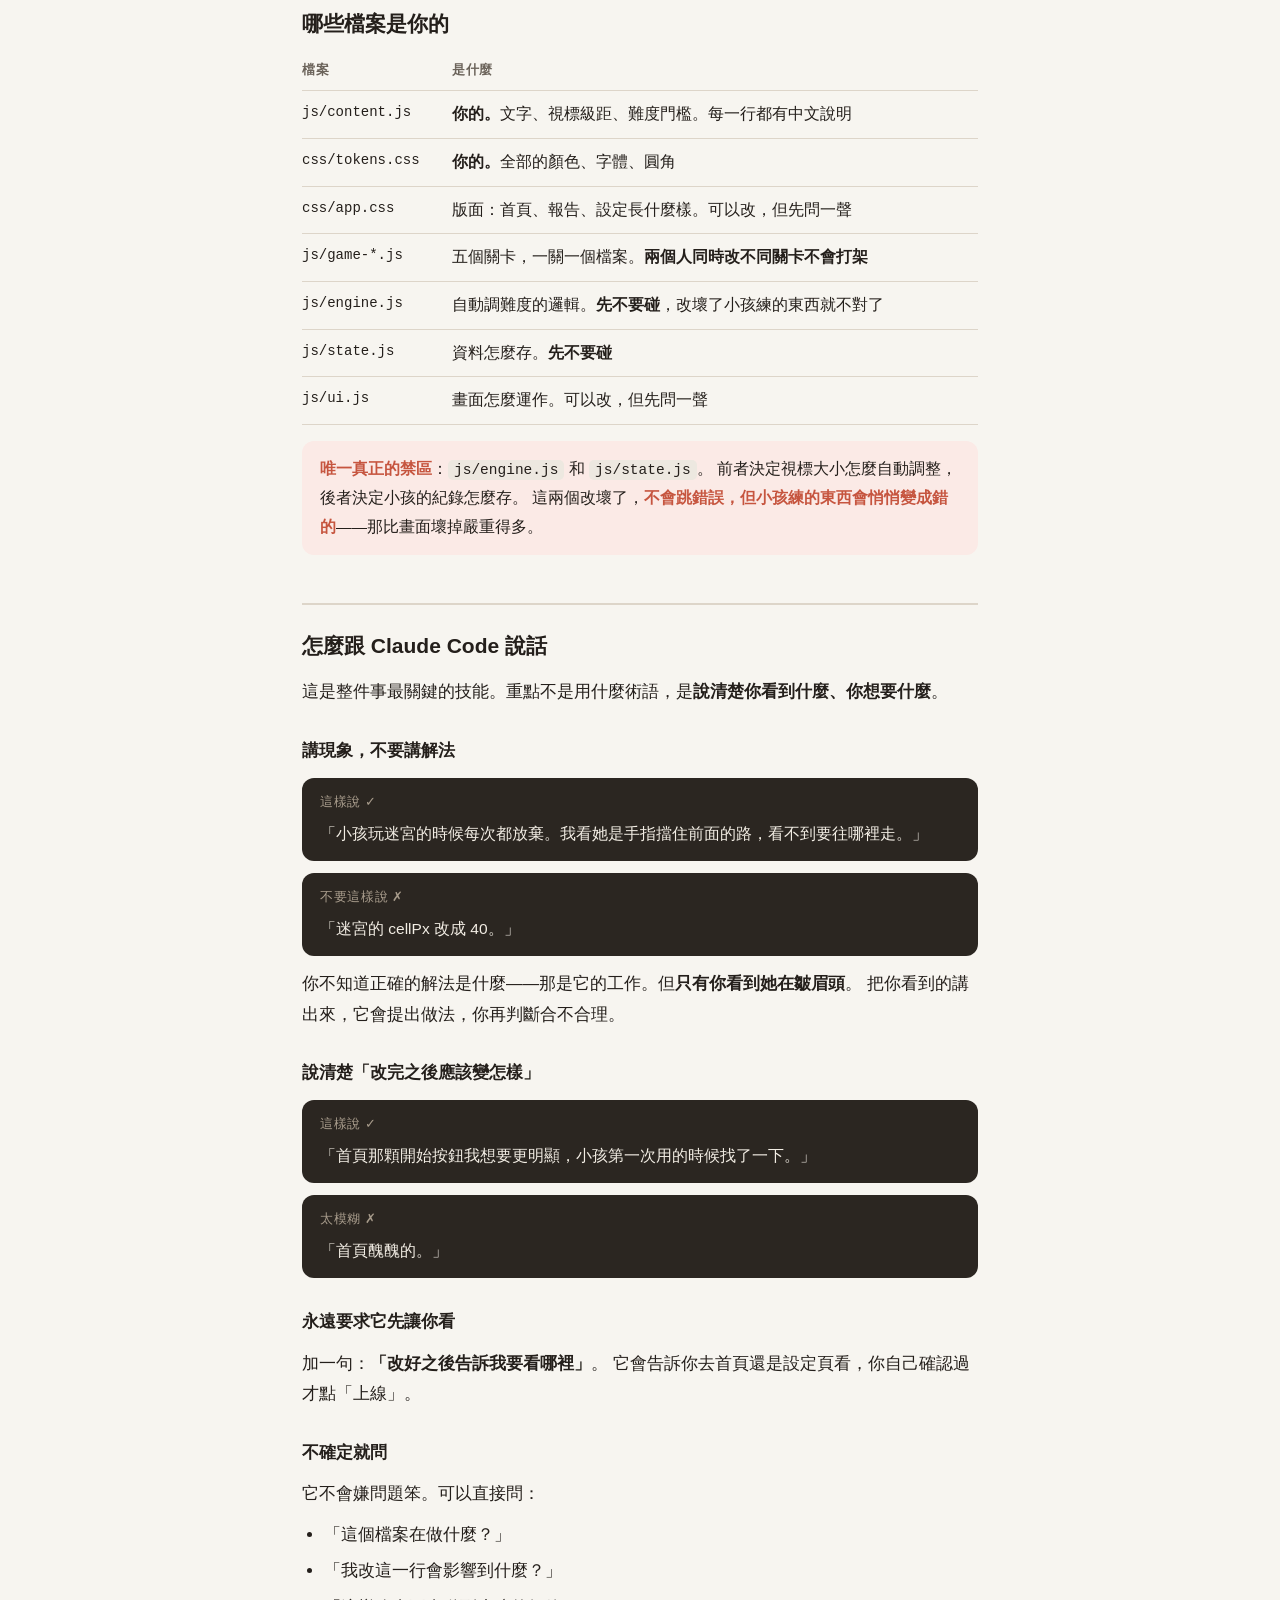
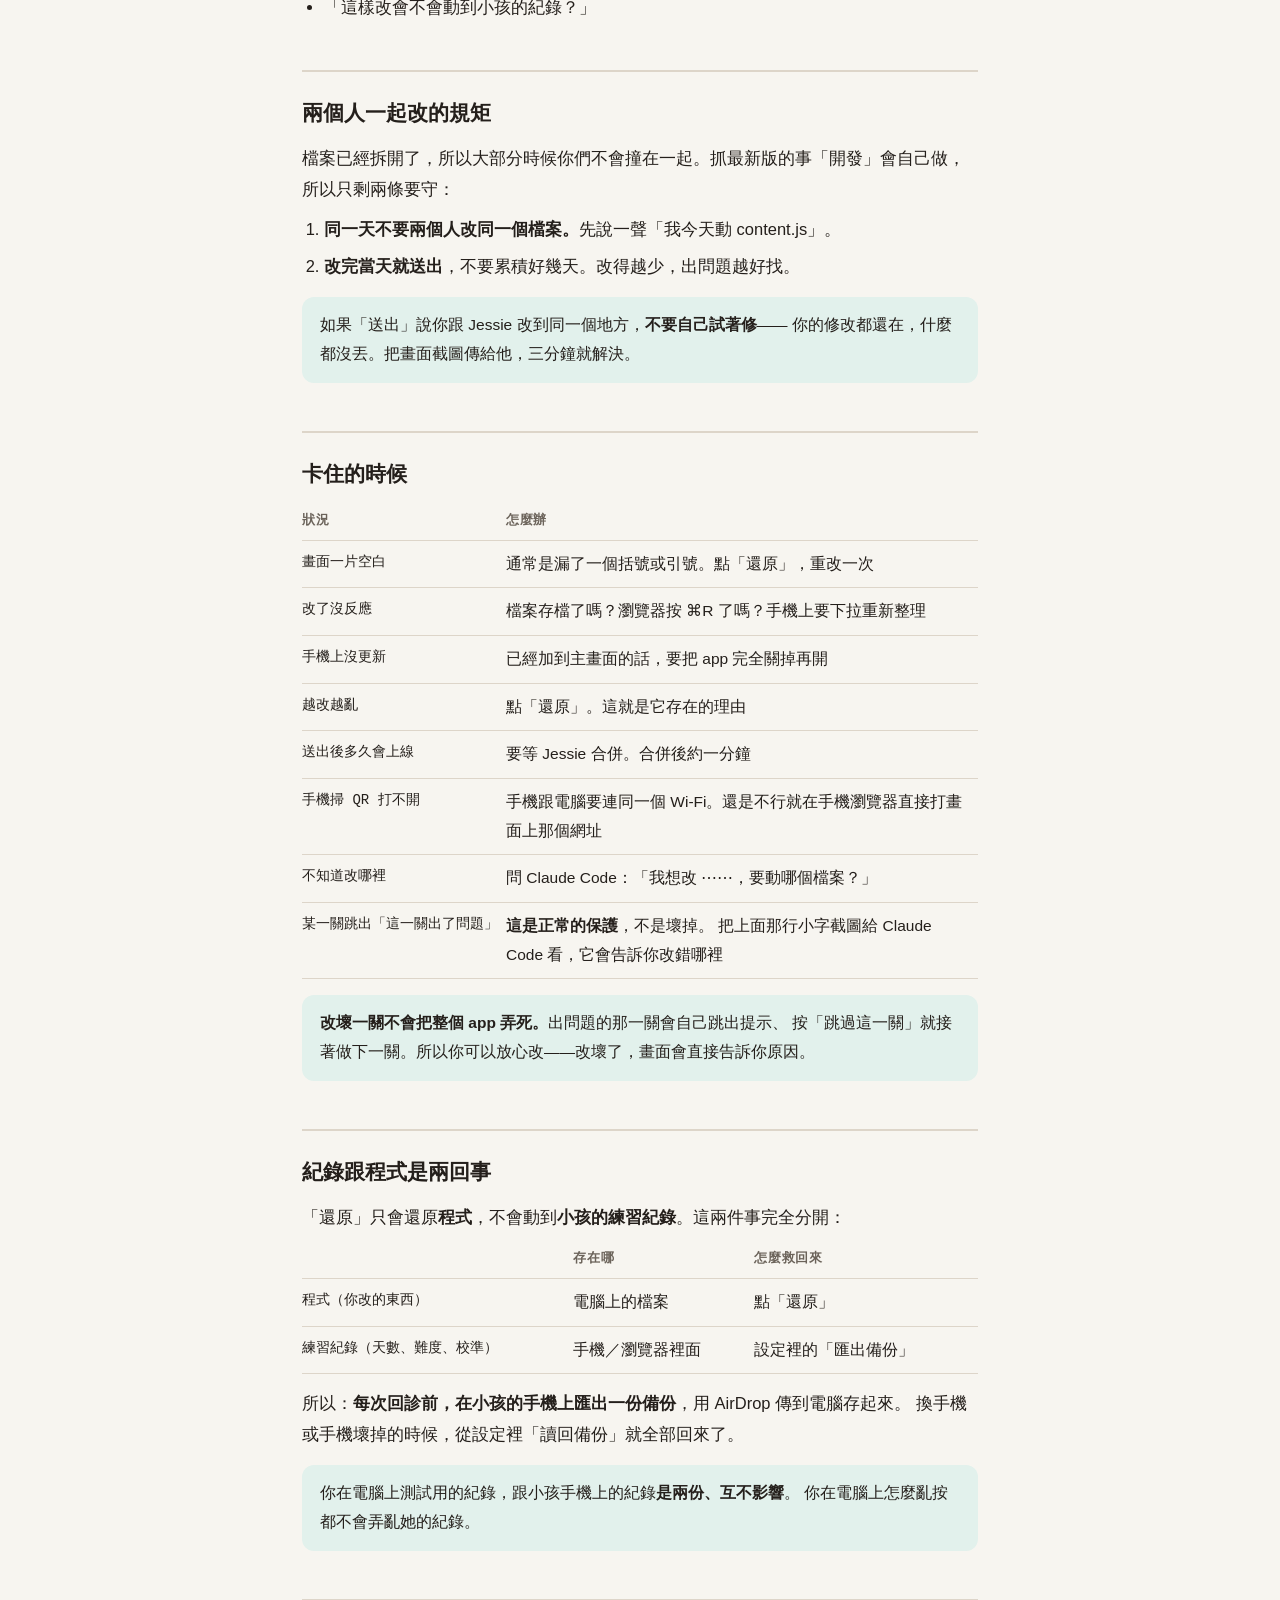
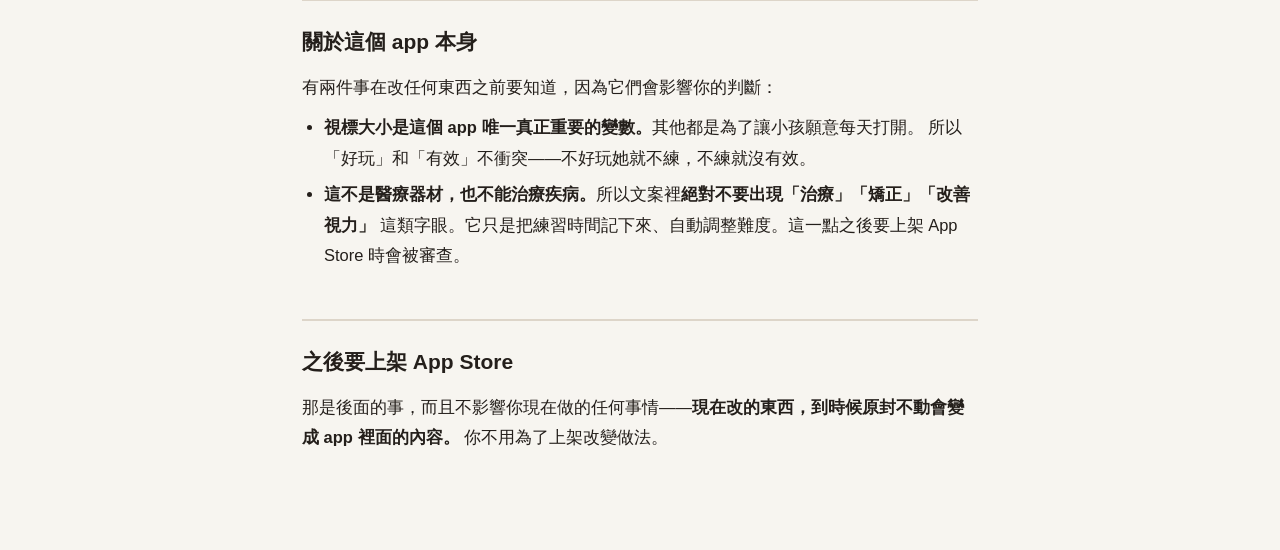
==== commit 788a5950: "交接流程改成兩個人都走 PR，加上手機 QR 預覽 main 就是 Pages 服務的分支，等於小孩手機上那個 app，直接 push 沒有緩衝。 改成任何人都必須經過 PR，線上版永遠有一次 dif" ====
--- a/給太太的說明.html
+++ b/給太太的說明.html
@@ -56,23 +56,41 @@
 你要練的是「說清楚想要什麼」和「看結果對不對」——這兩件事它做不到，只有你能做。
 </div>
 
-<h2>三顆按鈕，就是全部</h2>
-<p>打開 <code>目力練功房</code> 這個資料夾，裡面有三個可以點兩下的檔案。你只會用到這三個。</p>
+<h2>四顆按鈕，就是全部</h2>
+<p>打開 <code>目力練功房</code> 這個資料夾，裡面有幾個可以點兩下的檔案。你只會用到這四個。</p>
+
+<div class="btn"><div class="ic">⚙</div><div>
+  <div class="t">設定這台電腦</div>
+  <div class="d"><b>只有第一次要點。</b>它會檢查電腦上該有的東西都有沒有，
+  帶你登入 GitHub，然後告訴你缺什麼。全部打勾之後就不用再碰它了。</div></div></div>
 
 <div class="btn"><div class="ic">▶</div><div>
   <div class="t">開發</div>
-  <div class="d">點兩下開始工作。它會自己打開瀏覽器，讓你看到目前的樣子。
-  改完檔案存檔後，回到瀏覽器按 <code>⌘R</code> 重新整理就看得到。</div></div></div>
+  <div class="d">點兩下開始工作。它會先自動抓 Jessie 的最新版（這件事你不用管），
+  然後打開瀏覽器。改完檔案存檔，回瀏覽器按 <code>⌘R</code> 就看得到。<br>
+  畫面上還會出現一個 <b>QR code</b>——用手機相機掃一下，
+  就能<b>在真的手機上</b>看你改的東西。這個很重要，因為這是給手機用的 app，
+  在電腦螢幕上看不準。</div></div></div>
 
 <div class="btn"><div class="ic">↑</div><div>
-  <div class="t">上線</div>
-  <div class="d">改好了、確認沒問題，點兩下送上去。它會問你「改了什麼」，
-  隨便寫一句就好（例如「把開始按鈕改大一點」）。大約一分鐘後網站就更新了。</div></div></div>
+  <div class="t">送出給 Jessie 檢查</div>
+  <div class="d">改好了，點兩下送出去。它會問你「改了什麼」，隨便寫一句就好
+  （例如「把開始按鈕改大一點」）。<br>
+  <b>送出不等於上線。</b>Jessie 會看過，確認沒問題才按合併，那時候正式網站才換版。
+  所以你送出的東西<b>不可能弄壞小孩在用的 app</b>。</div></div></div>
 
 <div class="btn"><div class="ic">↺</div><div>
   <div class="t">還原</div>
-  <div class="d">改壞了、越改越亂、不想要了——點兩下，全部回到上次上線的樣子。
+  <div class="d">改壞了、越改越亂、不想要了——點兩下，全部回到正式網站上那一版。
   <b>這顆按鈕的存在就是為了讓你放膽亂改。</b></div></div></div>
+
+<div class="note"><b>為什麼多一道檢查？</b>不是不信任你，是因為正式網站就是小孩手機上那個 app——
+一按下去就換版了，沒有緩衝。多一道 diff 把關之後，你就可以完全不用擔心「我這樣改會不會害到她」，
+放膽改就好。<b>Jessie 自己改也走同一道流程</b>，沒有例外。</div>
+
+<div class="note">手機上用 QR code 看的時候，<b>「加到主畫面」和離線功能不會動</b>，
+因為那需要正式網址才有的安全連線。文字、顏色、關卡內容都看得到；
+要測離線就等上線之後在正式網址上測。</div>
 
 <div class="note">
 第一次點這些檔案，Mac 可能會說「無法打開，因為來自未識別的開發者」。
@@ -174,22 +192,24 @@
 </ul>
 
 <h2>兩個人一起改的規矩</h2>
-<p>檔案已經拆開了，所以大部分時候你們不會撞在一起。但有三條規矩要守：</p>
+<p>檔案已經拆開了，所以大部分時候你們不會撞在一起。抓最新版的事「開發」會自己做，
+所以只剩兩條要守：</p>
 <ol>
-<li><b>開工前先點一次「上線」</b>（就算沒改東西）。它會把對方的最新版本抓下來。</li>
 <li><b>同一天不要兩個人改同一個檔案。</b>先說一聲「我今天動 content.js」。</li>
-<li><b>改完當天就上線</b>，不要累積好幾天。改得越少，出問題越好找。</li>
+<li><b>改完當天就送出</b>，不要累積好幾天。改得越少，出問題越好找。</li>
 </ol>
-<div class="note">如果「上線」說送不上去，通常就是兩個人改到同一個地方了。
-<b>不要自己試著修</b>，把畫面截圖傳給 Jessie，三分鐘就解決。</div>
+<div class="note">如果「送出」說你跟 Jessie 改到同一個地方，<b>不要自己試著修</b>——
+你的修改都還在，什麼都沒丟。把畫面截圖傳給他，三分鐘就解決。</div>
 
 <h2>卡住的時候</h2>
 <table>
 <tr><th>狀況</th><th>怎麼辦</th></tr>
 <tr><td>畫面一片空白</td><td>通常是漏了一個括號或引號。點「還原」，重改一次</td></tr>
-<tr><td>改了沒反應</td><td>檔案存檔了嗎？瀏覽器按 ⌘R 了嗎？</td></tr>
+<tr><td>改了沒反應</td><td>檔案存檔了嗎？瀏覽器按 ⌘R 了嗎？手機上要下拉重新整理</td></tr>
 <tr><td>手機上沒更新</td><td>已經加到主畫面的話，要把 app 完全關掉再開</td></tr>
 <tr><td>越改越亂</td><td>點「還原」。這就是它存在的理由</td></tr>
+<tr><td>送出後多久會上線</td><td>要等 Jessie 合併。合併後約一分鐘</td></tr>
+<tr><td>手機掃 QR 打不開</td><td>手機跟電腦要連同一個 Wi-Fi。還是不行就在手機瀏覽器直接打畫面上那個網址</td></tr>
 <tr><td>不知道改哪裡</td><td>問 Claude Code：「我想改 ⋯⋯，要動哪個檔案？」</td></tr>
 <tr><td>某一關跳出「這一關出了問題」</td><td><b>這是正常的保護</b>，不是壞掉。
 把上面那行小字截圖給 Claude Code 看，它會告訴你改錯哪裡</td></tr>
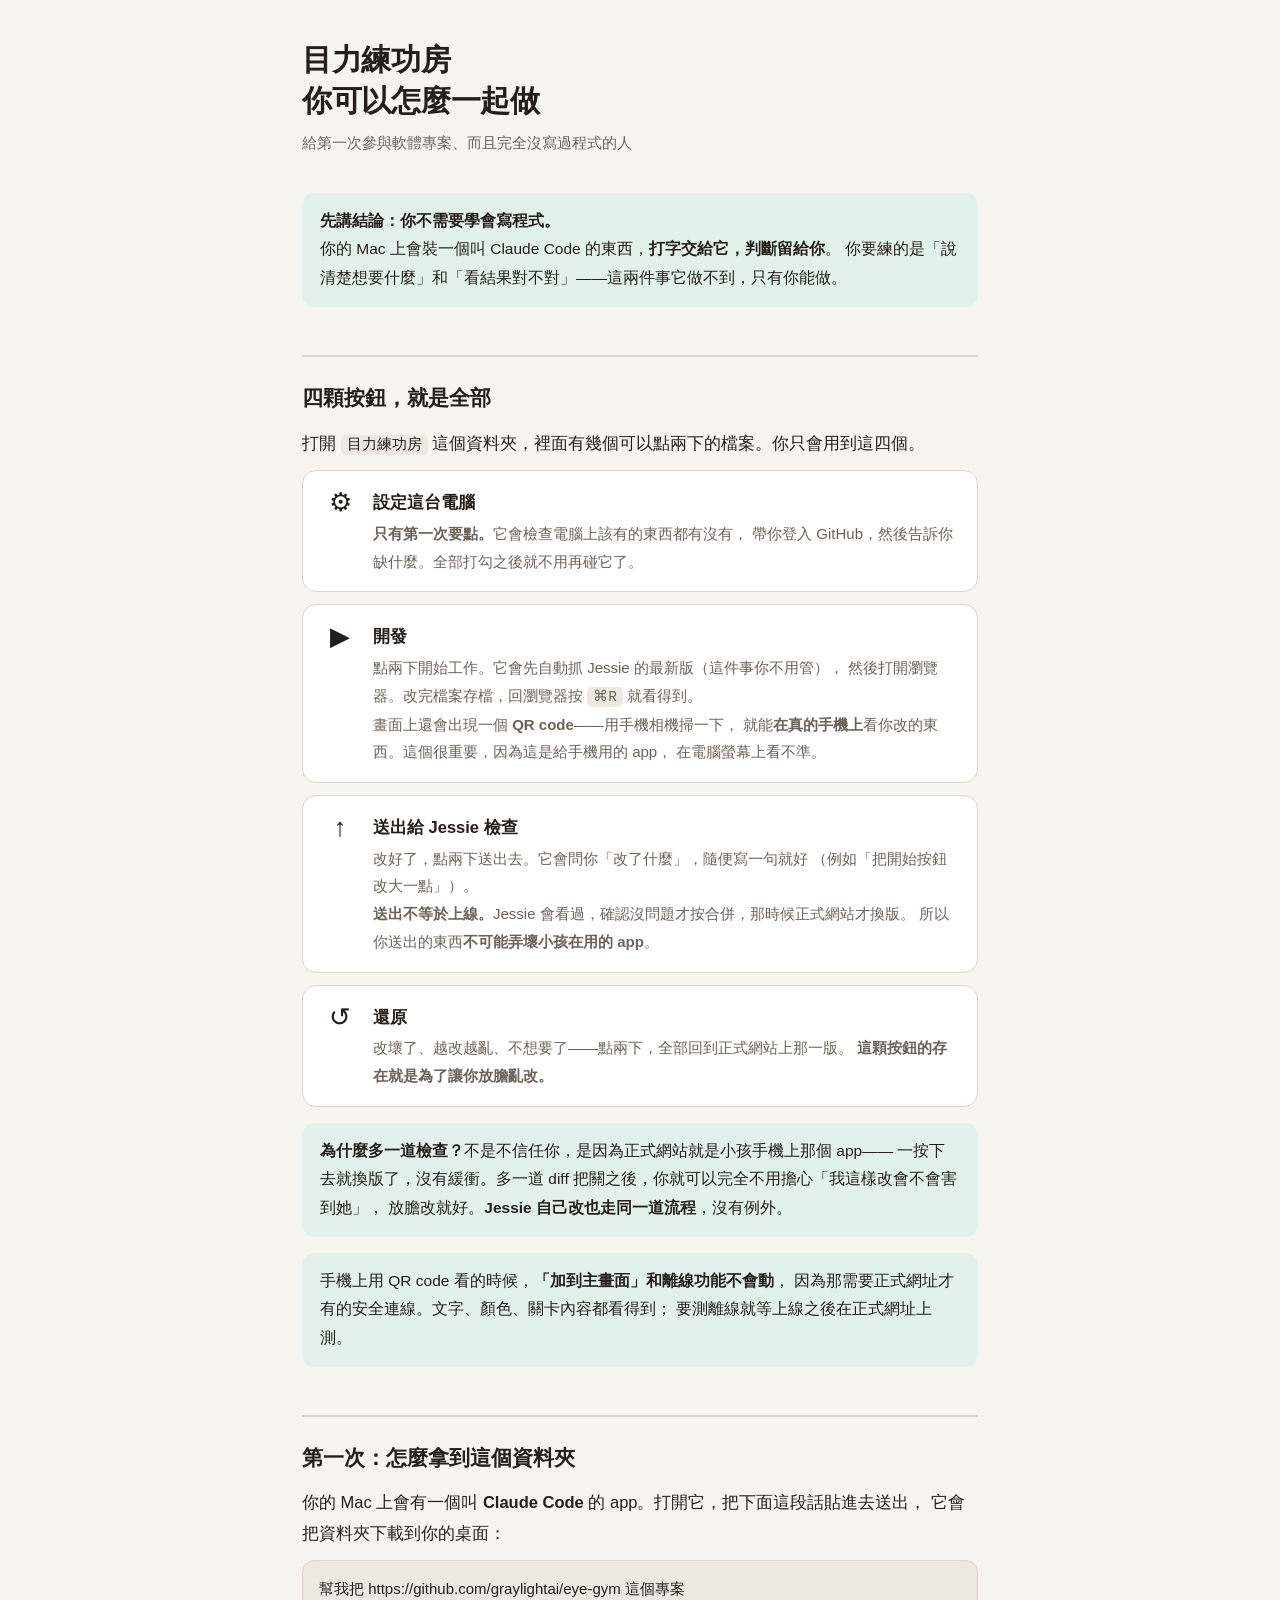
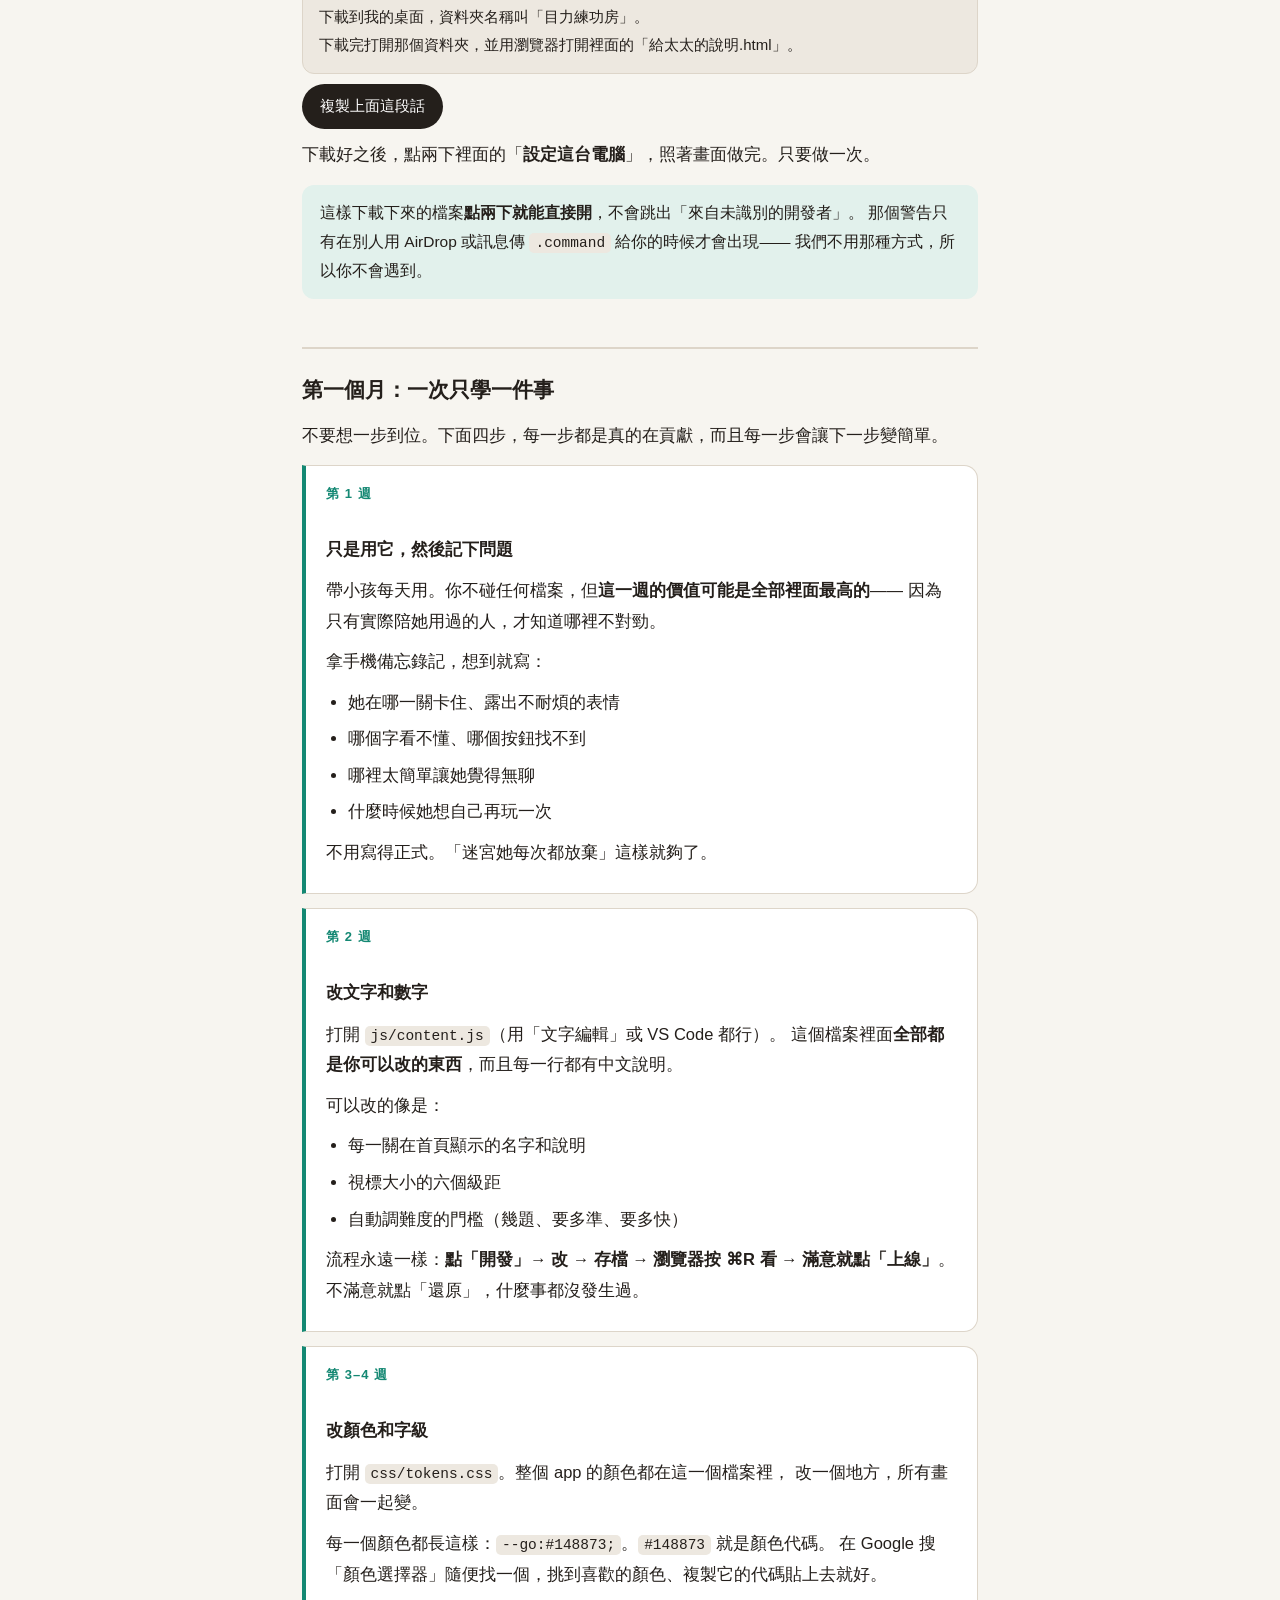
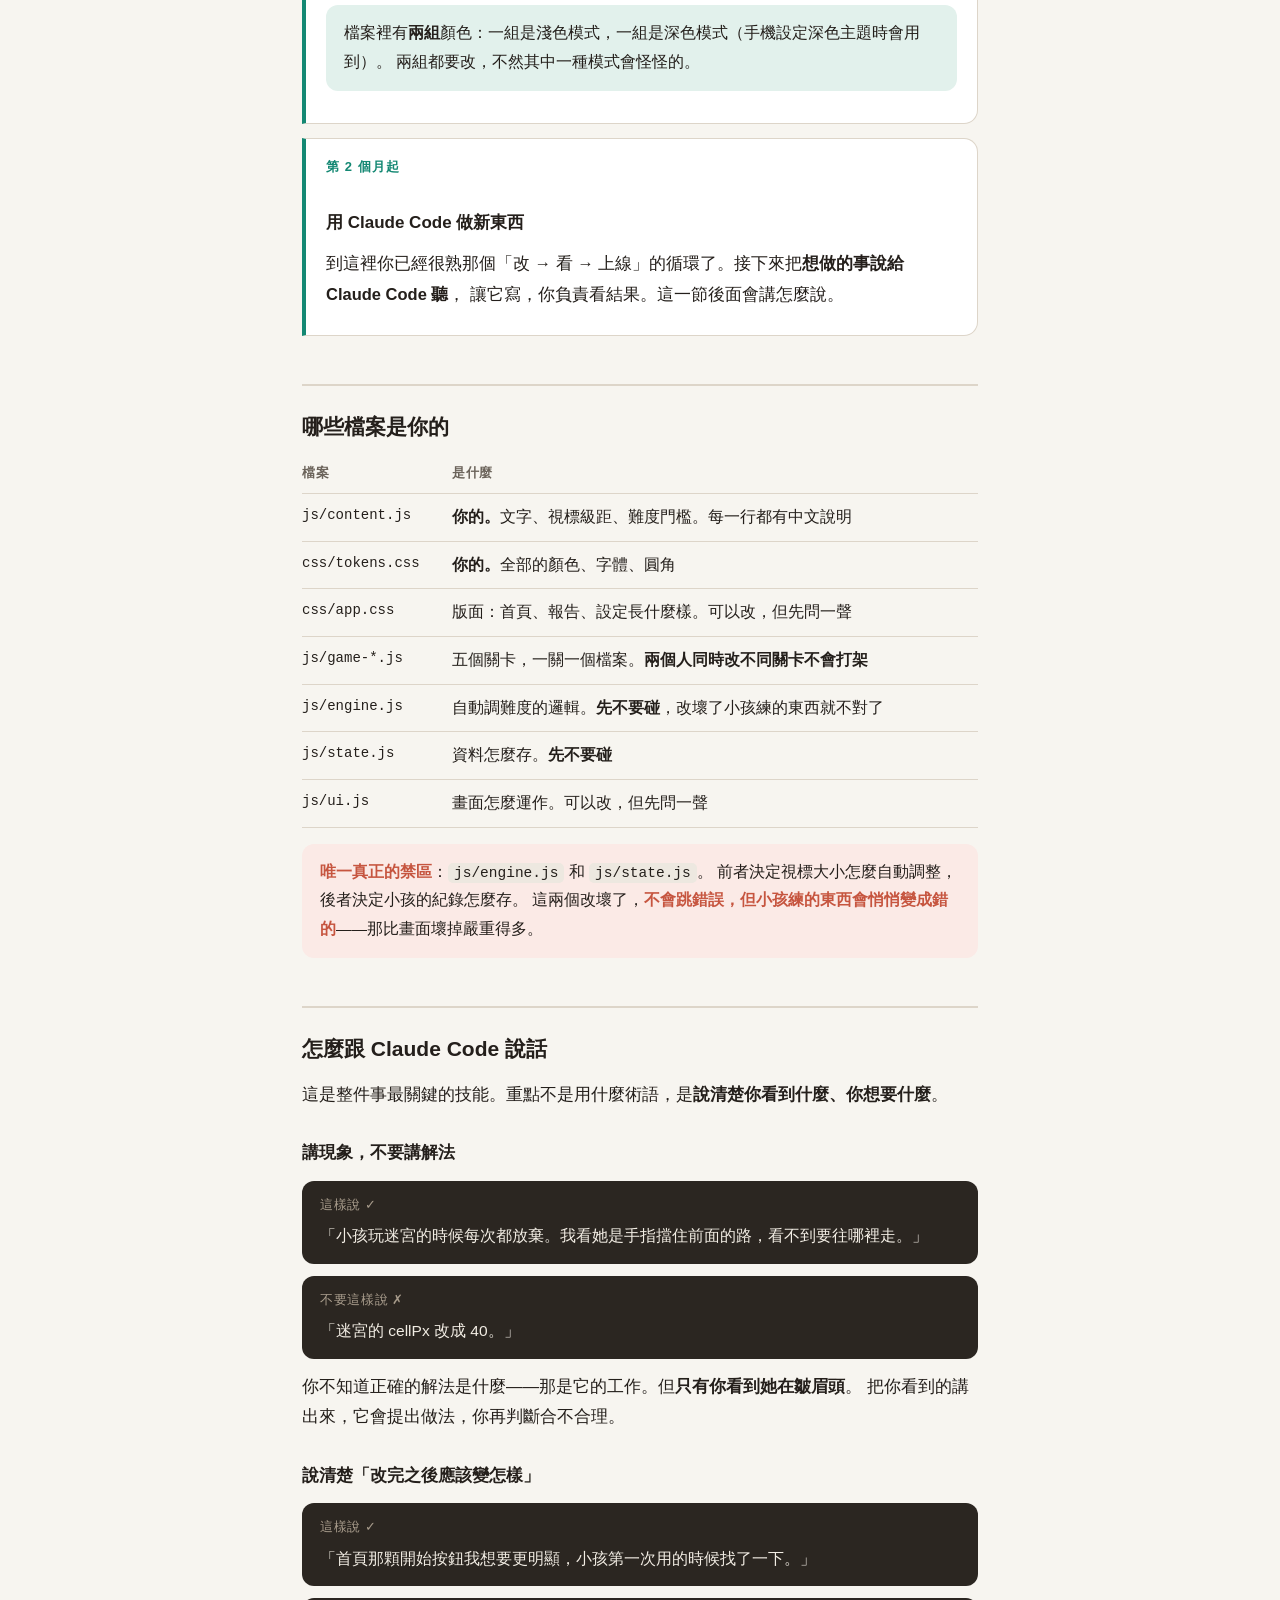
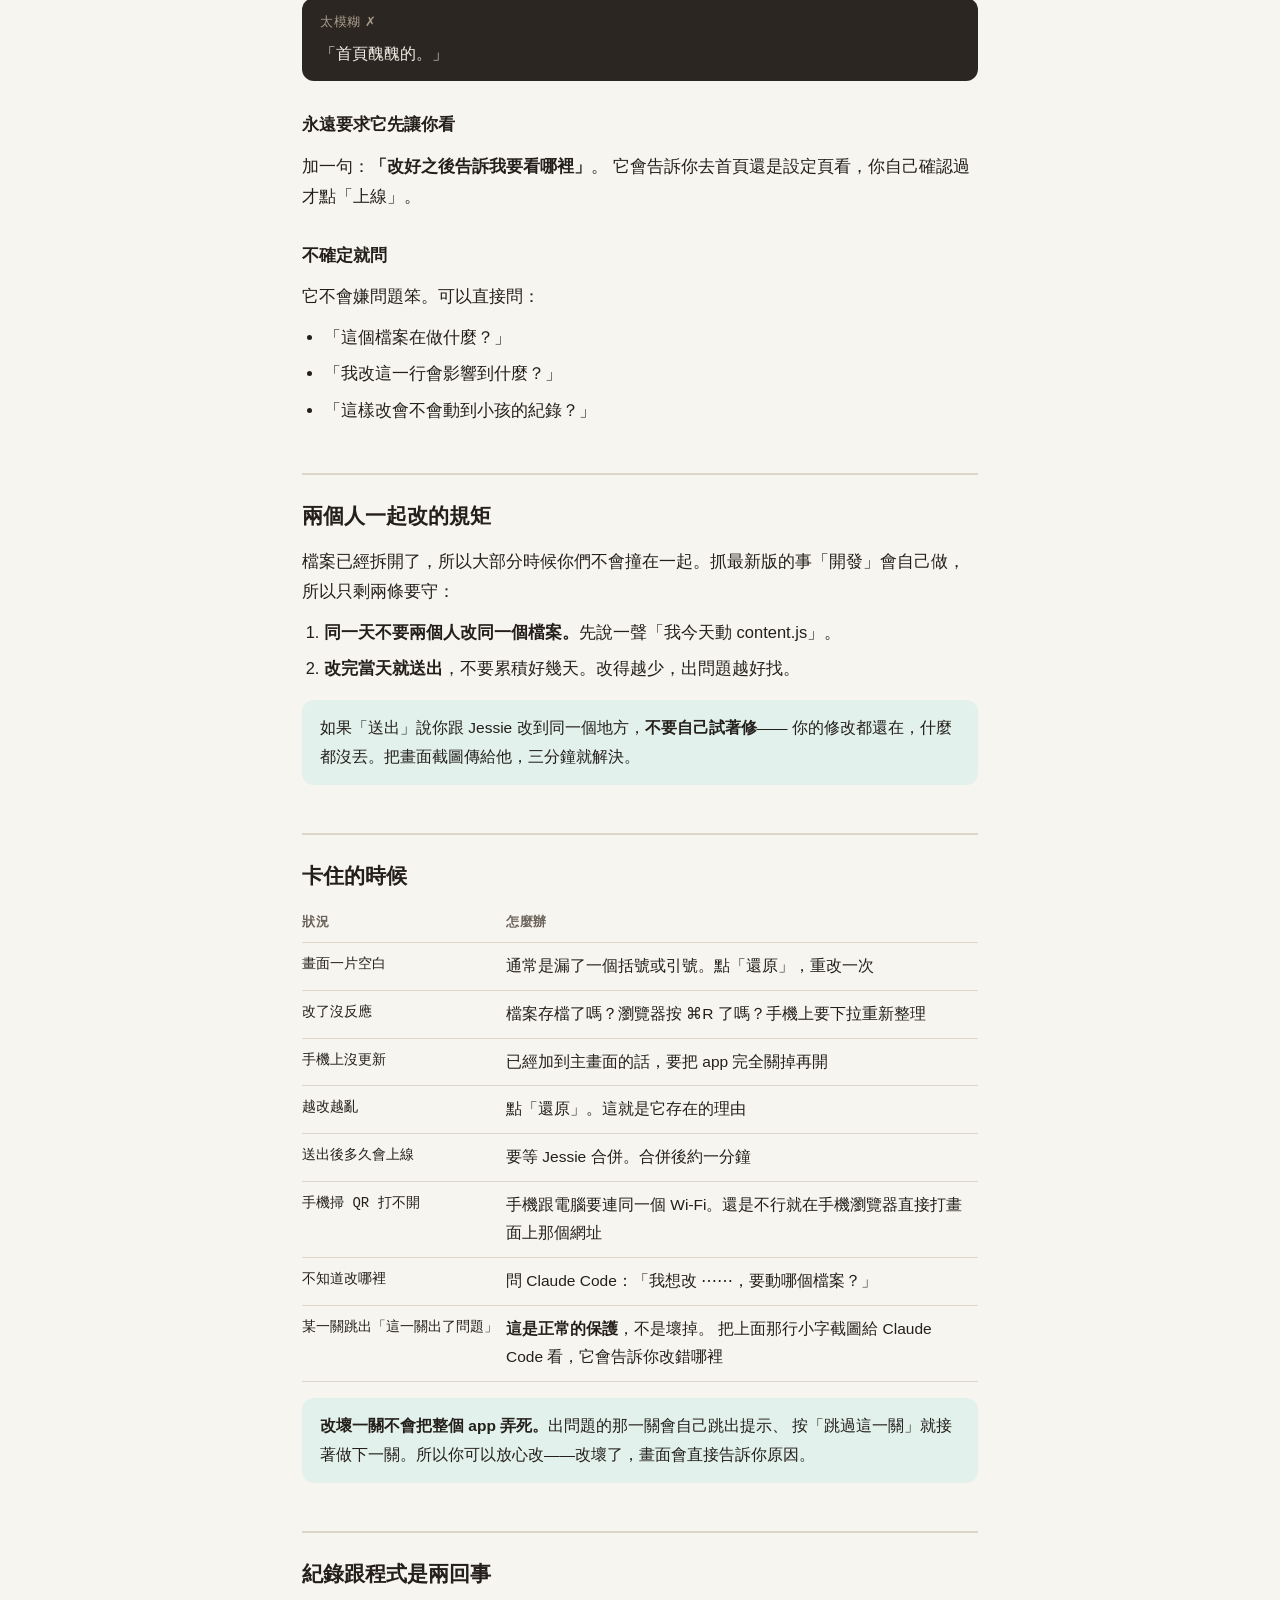
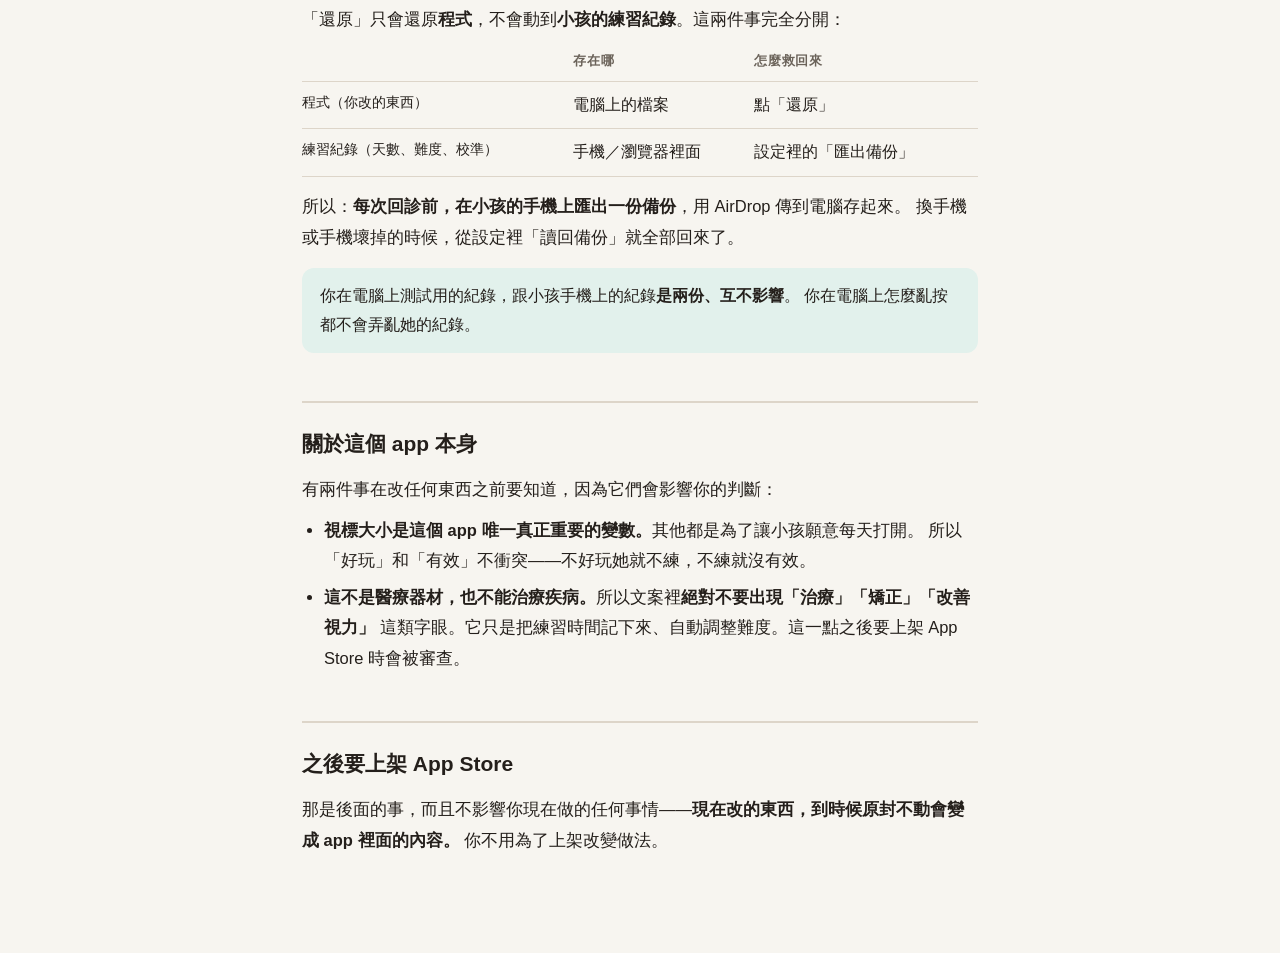
==== commit 69589126: "刪掉 AirDrop 安裝檔，bootstrap 交給她 Mac 上的 Claude Code 原本想用一個單獨 AirDrop 給她的 安裝到新電腦.command 解掉「所有按鈕都在 repo 裡" ====
--- a/給太太的說明.html
+++ b/給太太的說明.html
@@ -20,6 +20,13 @@
 ul,ol{margin:10px 0;padding-left:22px}
 li{margin:6px 0}
 b{font-weight:600}
+pre{background:#EDE8E0;border:1px solid var(--line);border-radius:12px;
+  padding:14px 16px;margin:12px 0 10px;font-size:15px;line-height:1.85;
+  white-space:pre-wrap;word-break:break-word;font-family:inherit}
+.copy{appearance:none;border:0;background:var(--ink);color:#fff;font:inherit;font-size:14.5px;
+  padding:9px 18px;border-radius:999px;cursor:pointer}
+.copy:active{transform:translateY(1px)}
+.copied{margin-left:10px;font-size:14.5px;color:var(--go)}
 code{background:#EDE8E0;padding:2px 6px;border-radius:5px;font-size:14.5px;
   font-family:ui-monospace,Menlo,monospace}
 .card{background:var(--card);border:1px solid var(--line);border-radius:14px;
@@ -92,10 +99,17 @@
 因為那需要正式網址才有的安全連線。文字、顏色、關卡內容都看得到；
 要測離線就等上線之後在正式網址上測。</div>
 
-<div class="note">
-第一次點這些檔案，Mac 可能會說「無法打開，因為來自未識別的開發者」。
-在那個視窗按「取消」，然後到<b>系統設定 → 隱私權與安全性</b>，往下找到那一行，按「仍要打開」。只要做一次。
-</div>
+<h2>第一次：怎麼拿到這個資料夾</h2>
+<p>你的 Mac 上會有一個叫 <b>Claude Code</b> 的 app。打開它，把下面這段話貼進去送出，
+它會把資料夾下載到你的桌面：</p>
+<pre>幫我把 https://github.com/graylightai/eye-gym 這個專案
+下載到我的桌面，資料夾名稱叫「目力練功房」。
+下載完打開那個資料夾，並用瀏覽器打開裡面的「給太太的說明.html」。</pre>
+<p><button class="copy" id="cp">複製上面這段話</button><span class="copied" id="cpOk"></span></p>
+<p>下載好之後，點兩下裡面的「<b>設定這台電腦</b>」，照著畫面做完。只要做一次。</p>
+<div class="note">這樣下載下來的檔案<b>點兩下就能直接開</b>，不會跳出「來自未識別的開發者」。
+那個警告只有在別人用 AirDrop 或訊息傳 <code>.command</code> 給你的時候才會出現——
+我們不用那種方式，所以你不會遇到。</div>
 
 <h2>第一個月：一次只學一件事</h2>
 <p>不要想一步到位。下面四步，每一步都是真的在貢獻，而且每一步會讓下一步變簡單。</p>
@@ -242,4 +256,18 @@
 <p>那是後面的事，而且不影響你現在做的任何事情——<b>現在改的東西，到時候原封不動會變成 app 裡面的內容。</b>
 你不用為了上架改變做法。</p>
 
-</div></body></html>
+</div>
+<script>
+document.getElementById('cp').onclick = async function () {
+  var t = document.querySelector('pre').textContent.trim();
+  var ok = document.getElementById('cpOk');
+  try { await navigator.clipboard.writeText(t); ok.textContent = '✓ 複製好了，貼到 Claude Code 裡'; }
+  catch (e) {
+    // file:// 下有些瀏覽器不給用剪貼簿，那就幫她把字選起來，按 ⌘C 就好
+    var r = document.createRange(); r.selectNode(document.querySelector('pre'));
+    getSelection().removeAllRanges(); getSelection().addRange(r);
+    ok.textContent = '已經幫你選起來了，按 ⌘C 複製';
+  }
+};
+</script>
+</body></html>
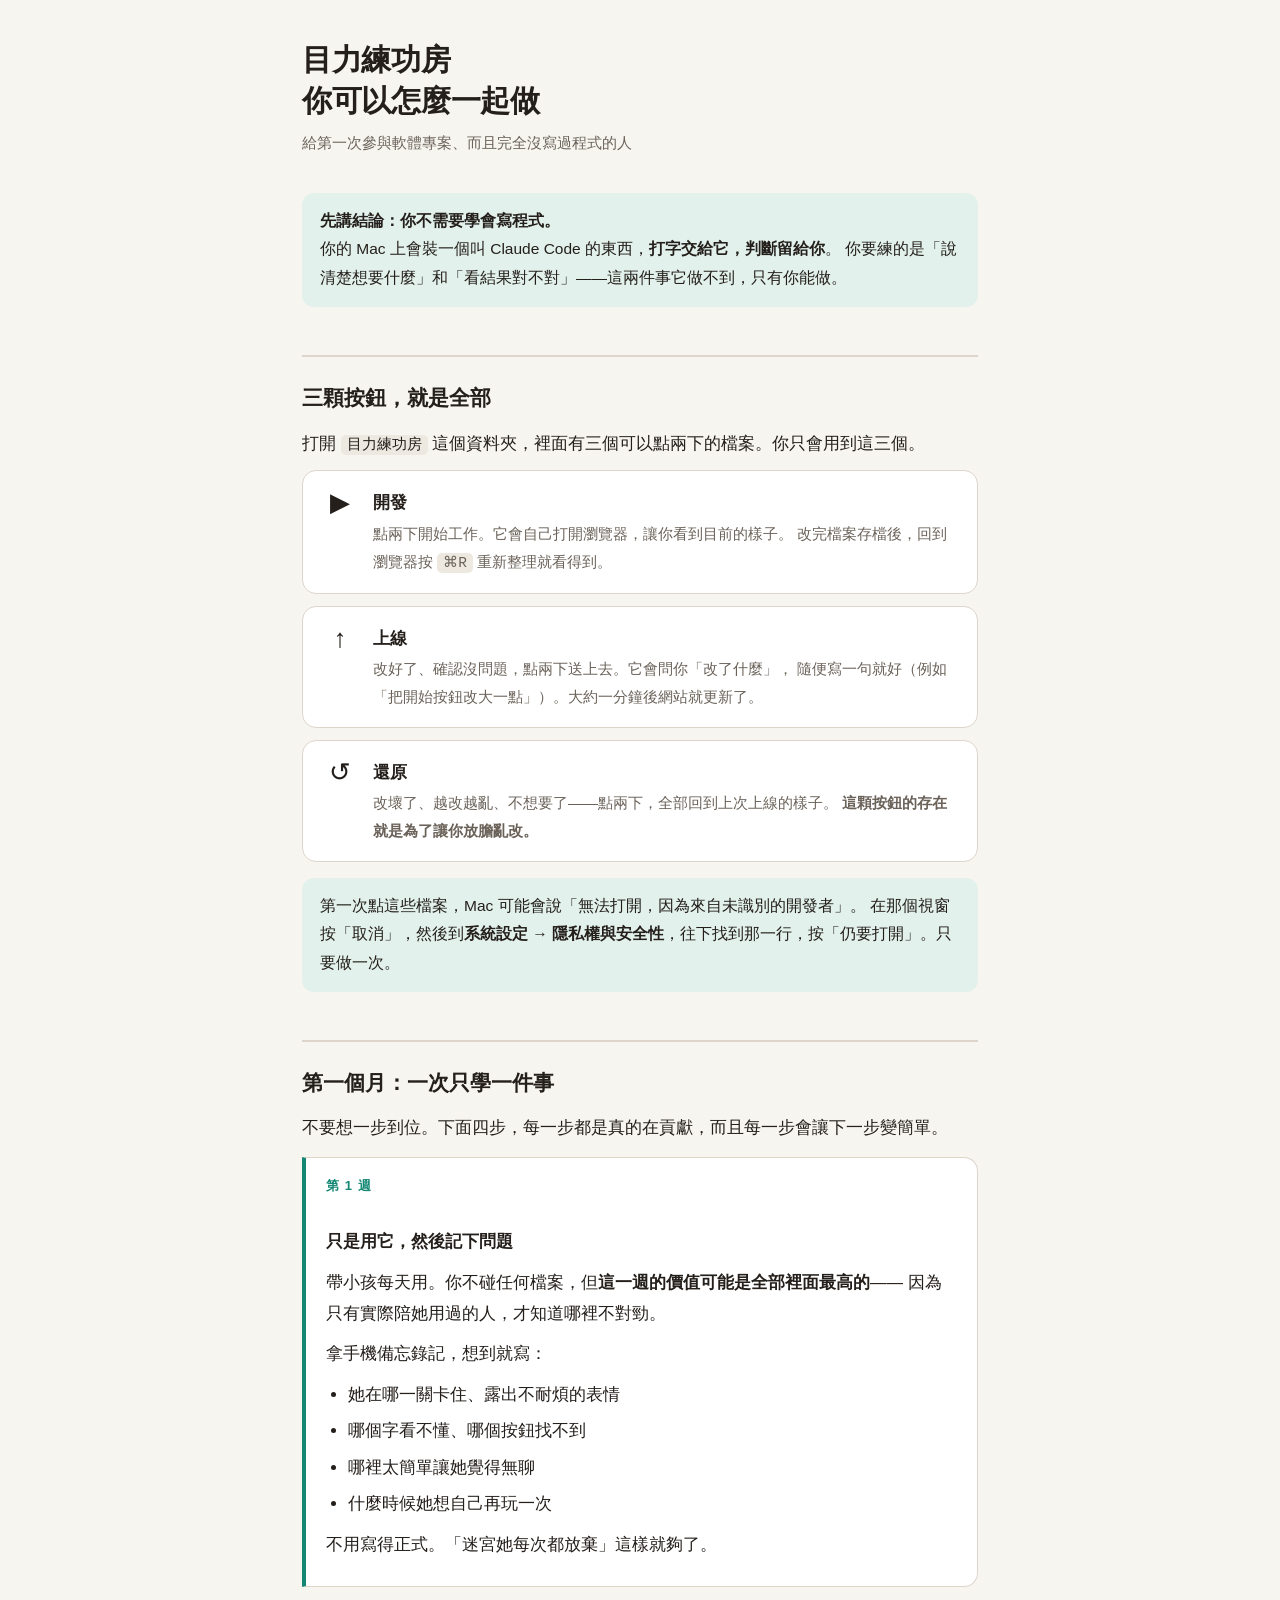
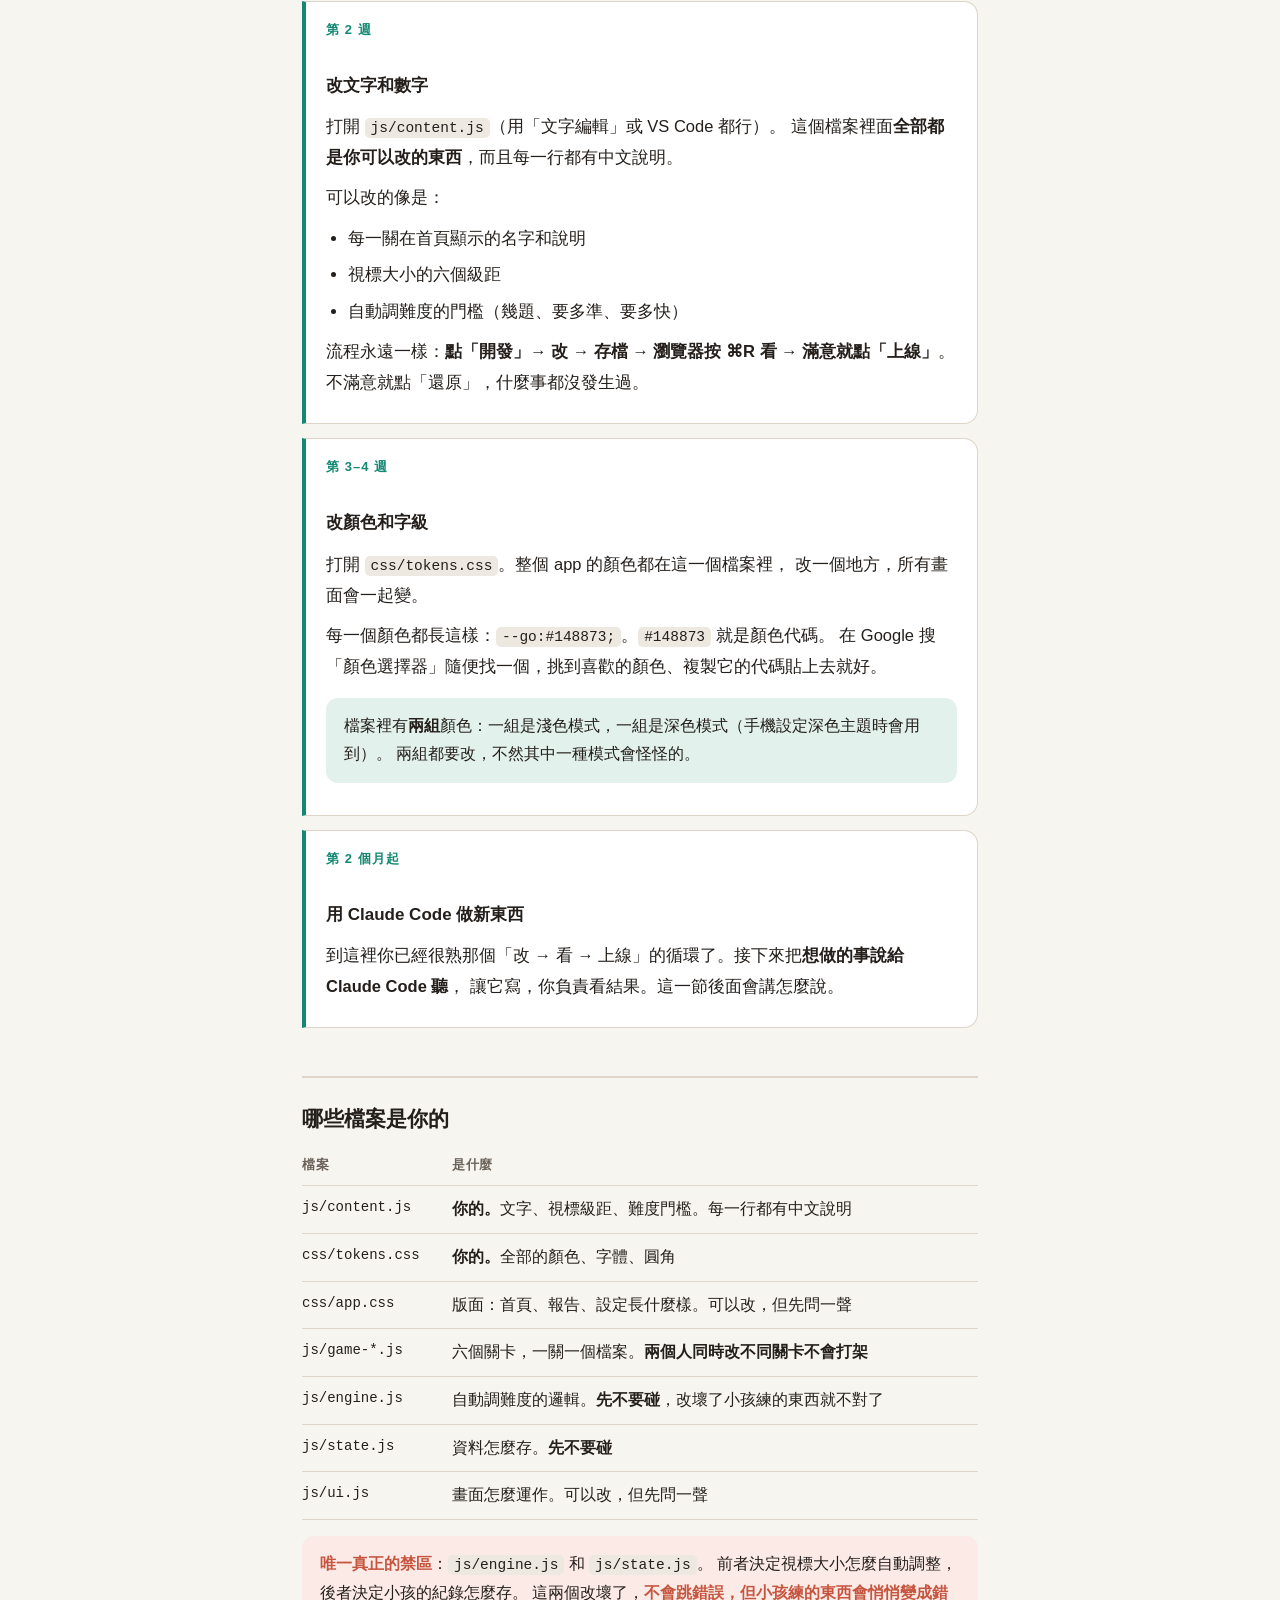
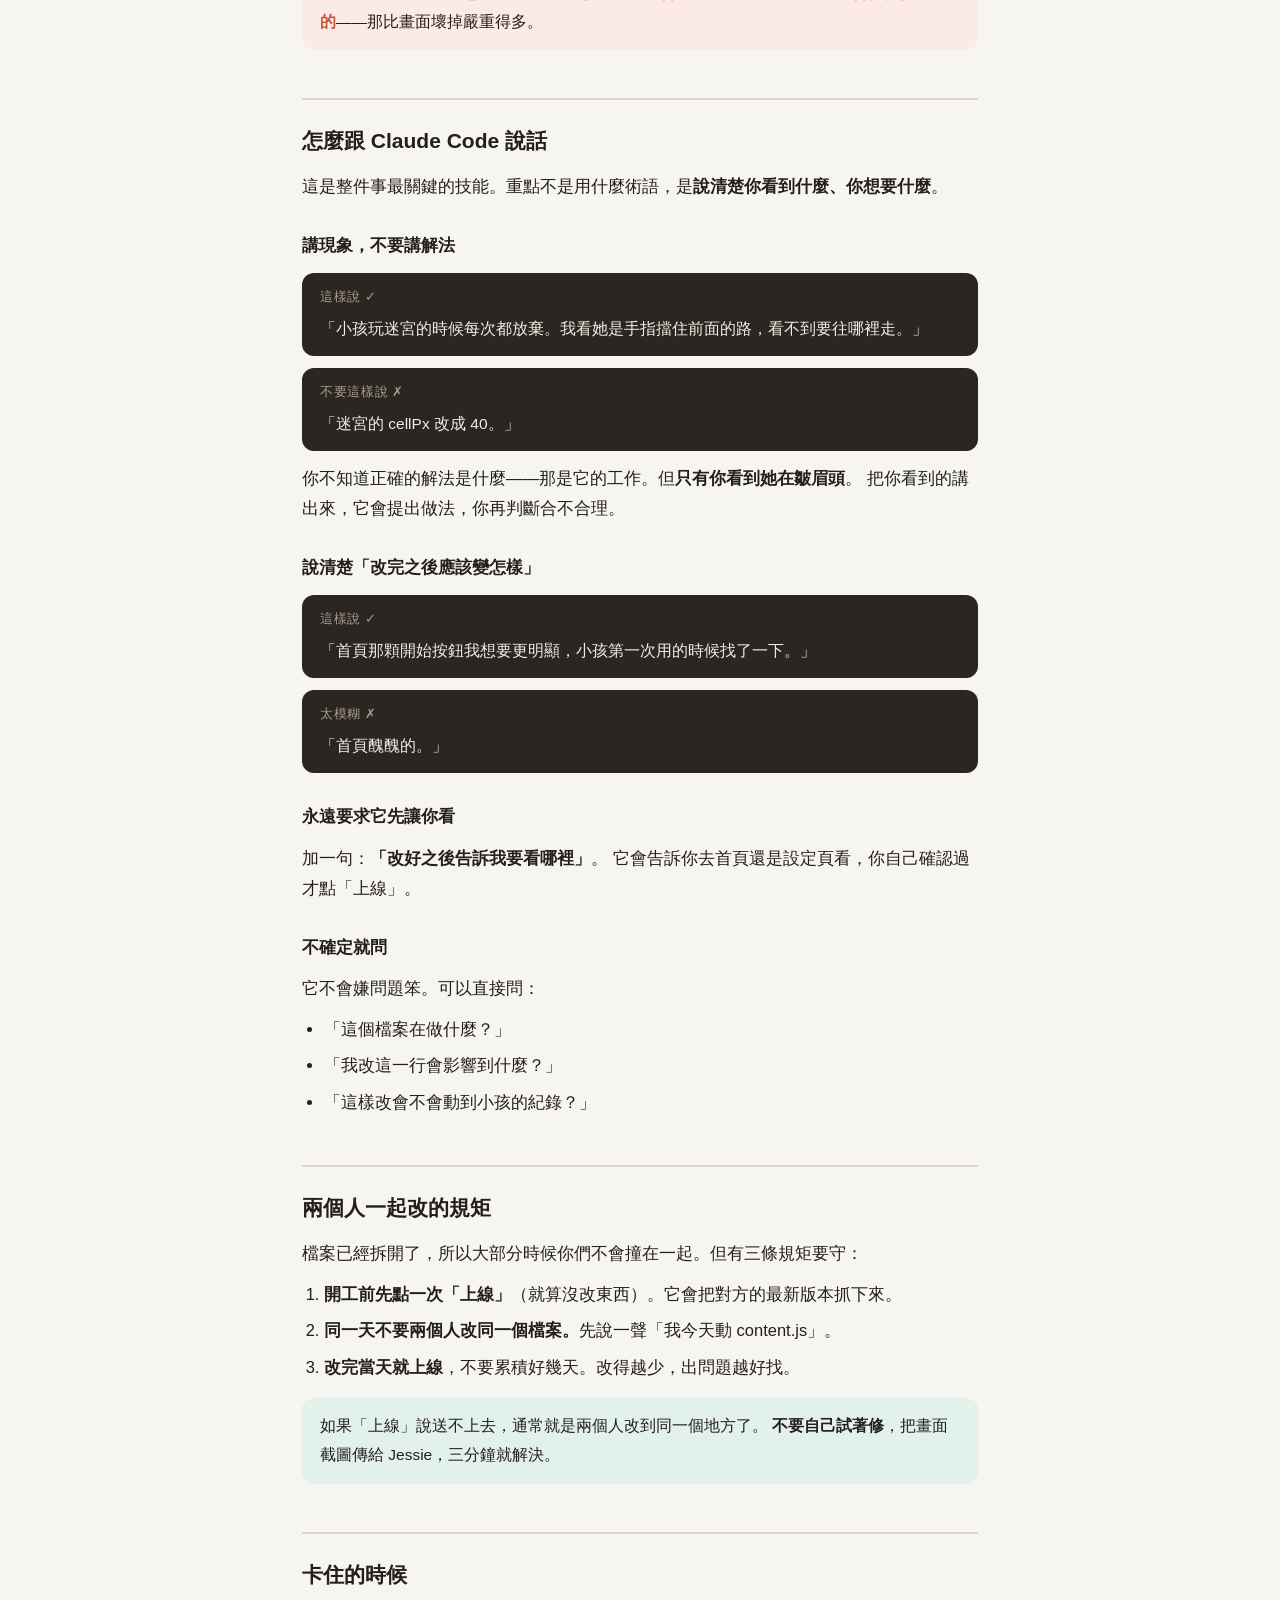
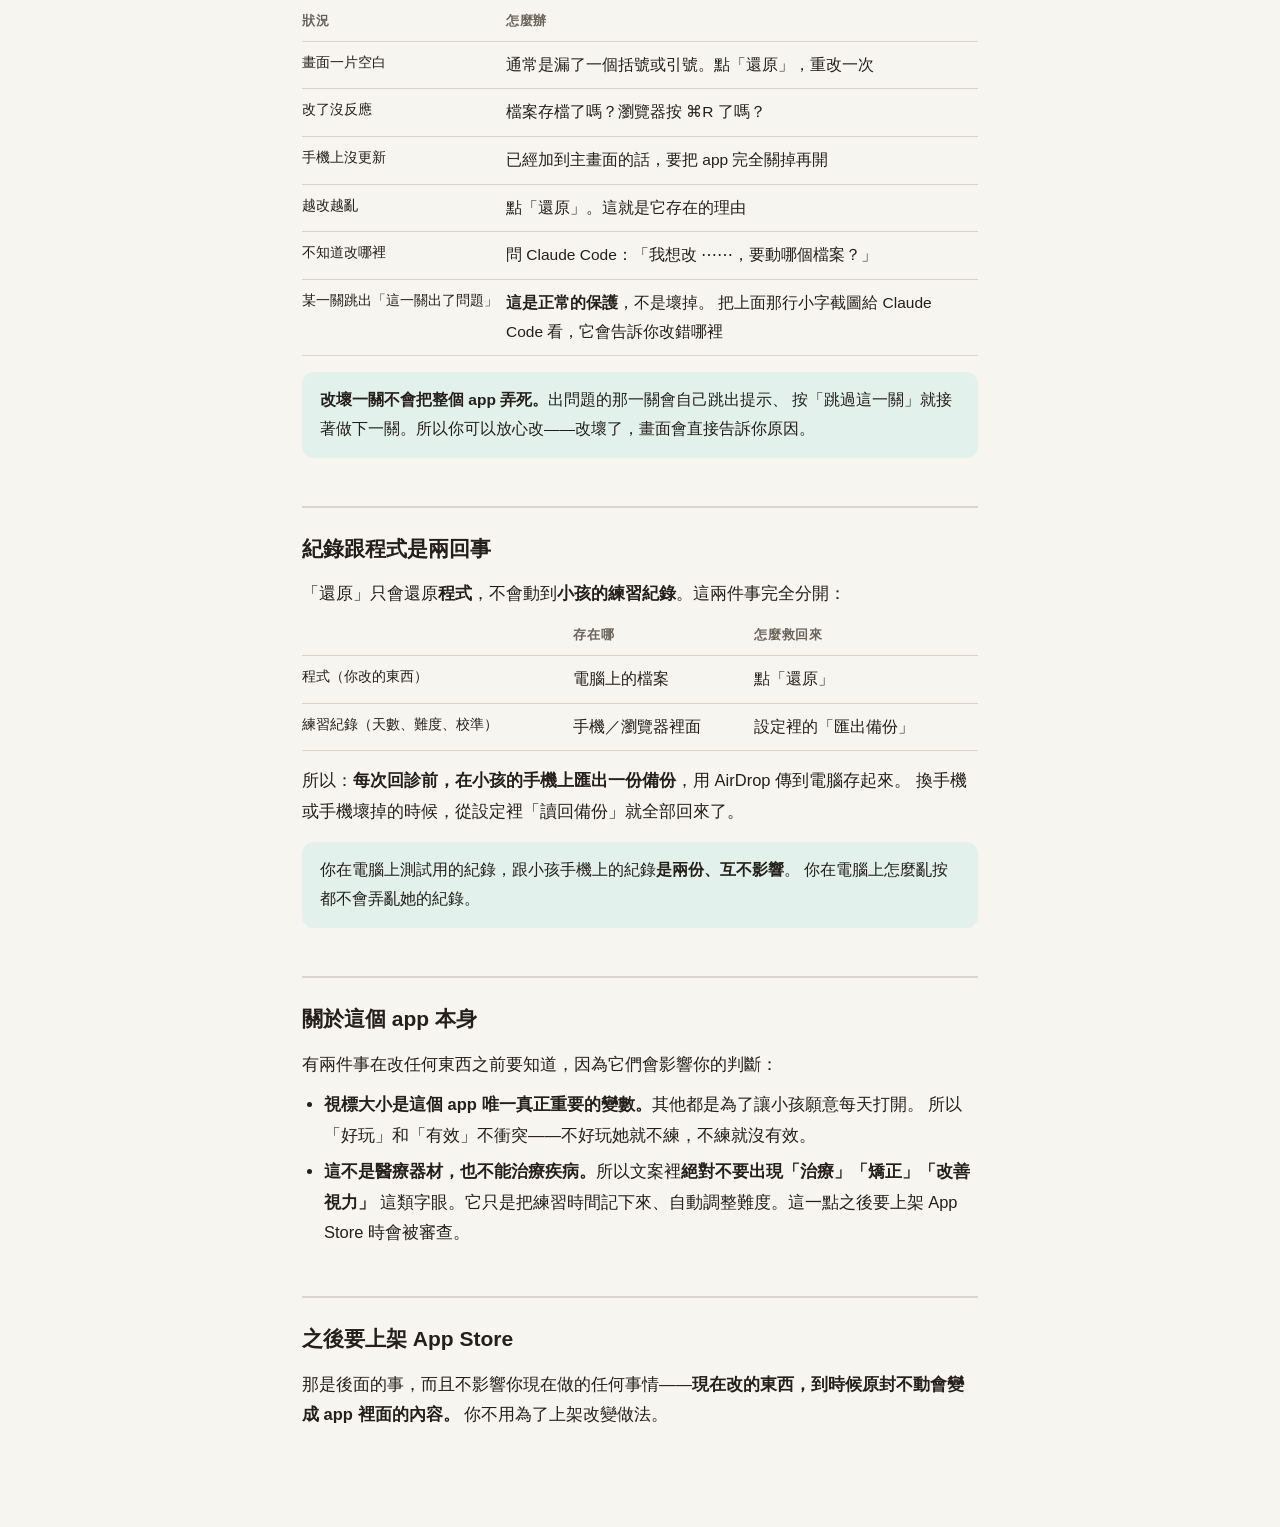
==== commit 6abe22a1: "新增「E 字方向」關卡；「三個一組」圖案會動，速度可在設定調 E 字方向（js/game-tumble.js） - 翻滾 E 視標：邊長 D、筆畫與空隙 D/5，大小跟著目前視標級距 - 按 ↑←↓→" ====
--- a/給太太的說明.html
+++ b/給太太的說明.html
@@ -20,13 +20,6 @@
 ul,ol{margin:10px 0;padding-left:22px}
 li{margin:6px 0}
 b{font-weight:600}
-pre{background:#EDE8E0;border:1px solid var(--line);border-radius:12px;
-  padding:14px 16px;margin:12px 0 10px;font-size:15px;line-height:1.85;
-  white-space:pre-wrap;word-break:break-word;font-family:inherit}
-.copy{appearance:none;border:0;background:var(--ink);color:#fff;font:inherit;font-size:14.5px;
-  padding:9px 18px;border-radius:999px;cursor:pointer}
-.copy:active{transform:translateY(1px)}
-.copied{margin-left:10px;font-size:14.5px;color:var(--go)}
 code{background:#EDE8E0;padding:2px 6px;border-radius:5px;font-size:14.5px;
   font-family:ui-monospace,Menlo,monospace}
 .card{background:var(--card);border:1px solid var(--line);border-radius:14px;
@@ -63,53 +56,28 @@
 你要練的是「說清楚想要什麼」和「看結果對不對」——這兩件事它做不到，只有你能做。
 </div>
 
-<h2>四顆按鈕，就是全部</h2>
-<p>打開 <code>目力練功房</code> 這個資料夾，裡面有幾個可以點兩下的檔案。你只會用到這四個。</p>
-
-<div class="btn"><div class="ic">⚙</div><div>
-  <div class="t">設定這台電腦</div>
-  <div class="d"><b>只有第一次要點。</b>它會檢查電腦上該有的東西都有沒有，
-  帶你登入 GitHub，然後告訴你缺什麼。全部打勾之後就不用再碰它了。</div></div></div>
+<h2>三顆按鈕，就是全部</h2>
+<p>打開 <code>目力練功房</code> 這個資料夾，裡面有三個可以點兩下的檔案。你只會用到這三個。</p>
 
 <div class="btn"><div class="ic">▶</div><div>
   <div class="t">開發</div>
-  <div class="d">點兩下開始工作。它會先自動抓 Jessie 的最新版（這件事你不用管），
-  然後打開瀏覽器。改完檔案存檔，回瀏覽器按 <code>⌘R</code> 就看得到。<br>
-  畫面上還會出現一個 <b>QR code</b>——用手機相機掃一下，
-  就能<b>在真的手機上</b>看你改的東西。這個很重要，因為這是給手機用的 app，
-  在電腦螢幕上看不準。</div></div></div>
+  <div class="d">點兩下開始工作。它會自己打開瀏覽器，讓你看到目前的樣子。
+  改完檔案存檔後，回到瀏覽器按 <code>⌘R</code> 重新整理就看得到。</div></div></div>
 
 <div class="btn"><div class="ic">↑</div><div>
-  <div class="t">送出給 Jessie 檢查</div>
-  <div class="d">改好了，點兩下送出去。它會問你「改了什麼」，隨便寫一句就好
-  （例如「把開始按鈕改大一點」）。<br>
-  <b>送出不等於上線。</b>Jessie 會看過，確認沒問題才按合併，那時候正式網站才換版。
-  所以你送出的東西<b>不可能弄壞小孩在用的 app</b>。</div></div></div>
+  <div class="t">上線</div>
+  <div class="d">改好了、確認沒問題，點兩下送上去。它會問你「改了什麼」，
+  隨便寫一句就好（例如「把開始按鈕改大一點」）。大約一分鐘後網站就更新了。</div></div></div>
 
 <div class="btn"><div class="ic">↺</div><div>
   <div class="t">還原</div>
-  <div class="d">改壞了、越改越亂、不想要了——點兩下，全部回到正式網站上那一版。
+  <div class="d">改壞了、越改越亂、不想要了——點兩下，全部回到上次上線的樣子。
   <b>這顆按鈕的存在就是為了讓你放膽亂改。</b></div></div></div>
 
-<div class="note"><b>為什麼多一道檢查？</b>不是不信任你，是因為正式網站就是小孩手機上那個 app——
-一按下去就換版了，沒有緩衝。多一道 diff 把關之後，你就可以完全不用擔心「我這樣改會不會害到她」，
-放膽改就好。<b>Jessie 自己改也走同一道流程</b>，沒有例外。</div>
-
-<div class="note">手機上用 QR code 看的時候，<b>「加到主畫面」和離線功能不會動</b>，
-因為那需要正式網址才有的安全連線。文字、顏色、關卡內容都看得到；
-要測離線就等上線之後在正式網址上測。</div>
-
-<h2>第一次：怎麼拿到這個資料夾</h2>
-<p>你的 Mac 上會有一個叫 <b>Claude Code</b> 的 app。打開它，把下面這段話貼進去送出，
-它會把資料夾下載到你的桌面：</p>
-<pre>幫我把 https://github.com/graylightai/eye-gym 這個專案
-下載到我的桌面，資料夾名稱叫「目力練功房」。
-下載完打開那個資料夾，並用瀏覽器打開裡面的「給太太的說明.html」。</pre>
-<p><button class="copy" id="cp">複製上面這段話</button><span class="copied" id="cpOk"></span></p>
-<p>下載好之後，點兩下裡面的「<b>設定這台電腦</b>」，照著畫面做完。只要做一次。</p>
-<div class="note">這樣下載下來的檔案<b>點兩下就能直接開</b>，不會跳出「來自未識別的開發者」。
-那個警告只有在別人用 AirDrop 或訊息傳 <code>.command</code> 給你的時候才會出現——
-我們不用那種方式，所以你不會遇到。</div>
+<div class="note">
+第一次點這些檔案，Mac 可能會說「無法打開，因為來自未識別的開發者」。
+在那個視窗按「取消」，然後到<b>系統設定 → 隱私權與安全性</b>，往下找到那一行，按「仍要打開」。只要做一次。
+</div>
 
 <h2>第一個月：一次只學一件事</h2>
 <p>不要想一步到位。下面四步，每一步都是真的在貢獻，而且每一步會讓下一步變簡單。</p>
@@ -164,7 +132,7 @@
 <tr><td>js/content.js</td><td><b>你的。</b>文字、視標級距、難度門檻。每一行都有中文說明</td></tr>
 <tr><td>css/tokens.css</td><td><b>你的。</b>全部的顏色、字體、圓角</td></tr>
 <tr><td>css/app.css</td><td>版面：首頁、報告、設定長什麼樣。可以改，但先問一聲</td></tr>
-<tr><td>js/game-*.js</td><td>五個關卡，一關一個檔案。<b>兩個人同時改不同關卡不會打架</b></td></tr>
+<tr><td>js/game-*.js</td><td>六個關卡，一關一個檔案。<b>兩個人同時改不同關卡不會打架</b></td></tr>
 <tr><td>js/engine.js</td><td>自動調難度的邏輯。<b>先不要碰</b>，改壞了小孩練的東西就不對了</td></tr>
 <tr><td>js/state.js</td><td>資料怎麼存。<b>先不要碰</b></td></tr>
 <tr><td>js/ui.js</td><td>畫面怎麼運作。可以改，但先問一聲</td></tr>
@@ -206,24 +174,22 @@
 </ul>
 
 <h2>兩個人一起改的規矩</h2>
-<p>檔案已經拆開了，所以大部分時候你們不會撞在一起。抓最新版的事「開發」會自己做，
-所以只剩兩條要守：</p>
+<p>檔案已經拆開了，所以大部分時候你們不會撞在一起。但有三條規矩要守：</p>
 <ol>
+<li><b>開工前先點一次「上線」</b>（就算沒改東西）。它會把對方的最新版本抓下來。</li>
 <li><b>同一天不要兩個人改同一個檔案。</b>先說一聲「我今天動 content.js」。</li>
-<li><b>改完當天就送出</b>，不要累積好幾天。改得越少，出問題越好找。</li>
+<li><b>改完當天就上線</b>，不要累積好幾天。改得越少，出問題越好找。</li>
 </ol>
-<div class="note">如果「送出」說你跟 Jessie 改到同一個地方，<b>不要自己試著修</b>——
-你的修改都還在，什麼都沒丟。把畫面截圖傳給他，三分鐘就解決。</div>
+<div class="note">如果「上線」說送不上去，通常就是兩個人改到同一個地方了。
+<b>不要自己試著修</b>，把畫面截圖傳給 Jessie，三分鐘就解決。</div>
 
 <h2>卡住的時候</h2>
 <table>
 <tr><th>狀況</th><th>怎麼辦</th></tr>
 <tr><td>畫面一片空白</td><td>通常是漏了一個括號或引號。點「還原」，重改一次</td></tr>
-<tr><td>改了沒反應</td><td>檔案存檔了嗎？瀏覽器按 ⌘R 了嗎？手機上要下拉重新整理</td></tr>
+<tr><td>改了沒反應</td><td>檔案存檔了嗎？瀏覽器按 ⌘R 了嗎？</td></tr>
 <tr><td>手機上沒更新</td><td>已經加到主畫面的話，要把 app 完全關掉再開</td></tr>
 <tr><td>越改越亂</td><td>點「還原」。這就是它存在的理由</td></tr>
-<tr><td>送出後多久會上線</td><td>要等 Jessie 合併。合併後約一分鐘</td></tr>
-<tr><td>手機掃 QR 打不開</td><td>手機跟電腦要連同一個 Wi-Fi。還是不行就在手機瀏覽器直接打畫面上那個網址</td></tr>
 <tr><td>不知道改哪裡</td><td>問 Claude Code：「我想改 ⋯⋯，要動哪個檔案？」</td></tr>
 <tr><td>某一關跳出「這一關出了問題」</td><td><b>這是正常的保護</b>，不是壞掉。
 把上面那行小字截圖給 Claude Code 看，它會告訴你改錯哪裡</td></tr>
@@ -256,18 +222,4 @@
 <p>那是後面的事，而且不影響你現在做的任何事情——<b>現在改的東西，到時候原封不動會變成 app 裡面的內容。</b>
 你不用為了上架改變做法。</p>
 
-</div>
-<script>
-document.getElementById('cp').onclick = async function () {
-  var t = document.querySelector('pre').textContent.trim();
-  var ok = document.getElementById('cpOk');
-  try { await navigator.clipboard.writeText(t); ok.textContent = '✓ 複製好了，貼到 Claude Code 裡'; }
-  catch (e) {
-    // file:// 下有些瀏覽器不給用剪貼簿，那就幫她把字選起來，按 ⌘C 就好
-    var r = document.createRange(); r.selectNode(document.querySelector('pre'));
-    getSelection().removeAllRanges(); getSelection().addRange(r);
-    ok.textContent = '已經幫你選起來了，按 ⌘C 複製';
-  }
-};
-</script>
-</body></html>
+</div></body></html>
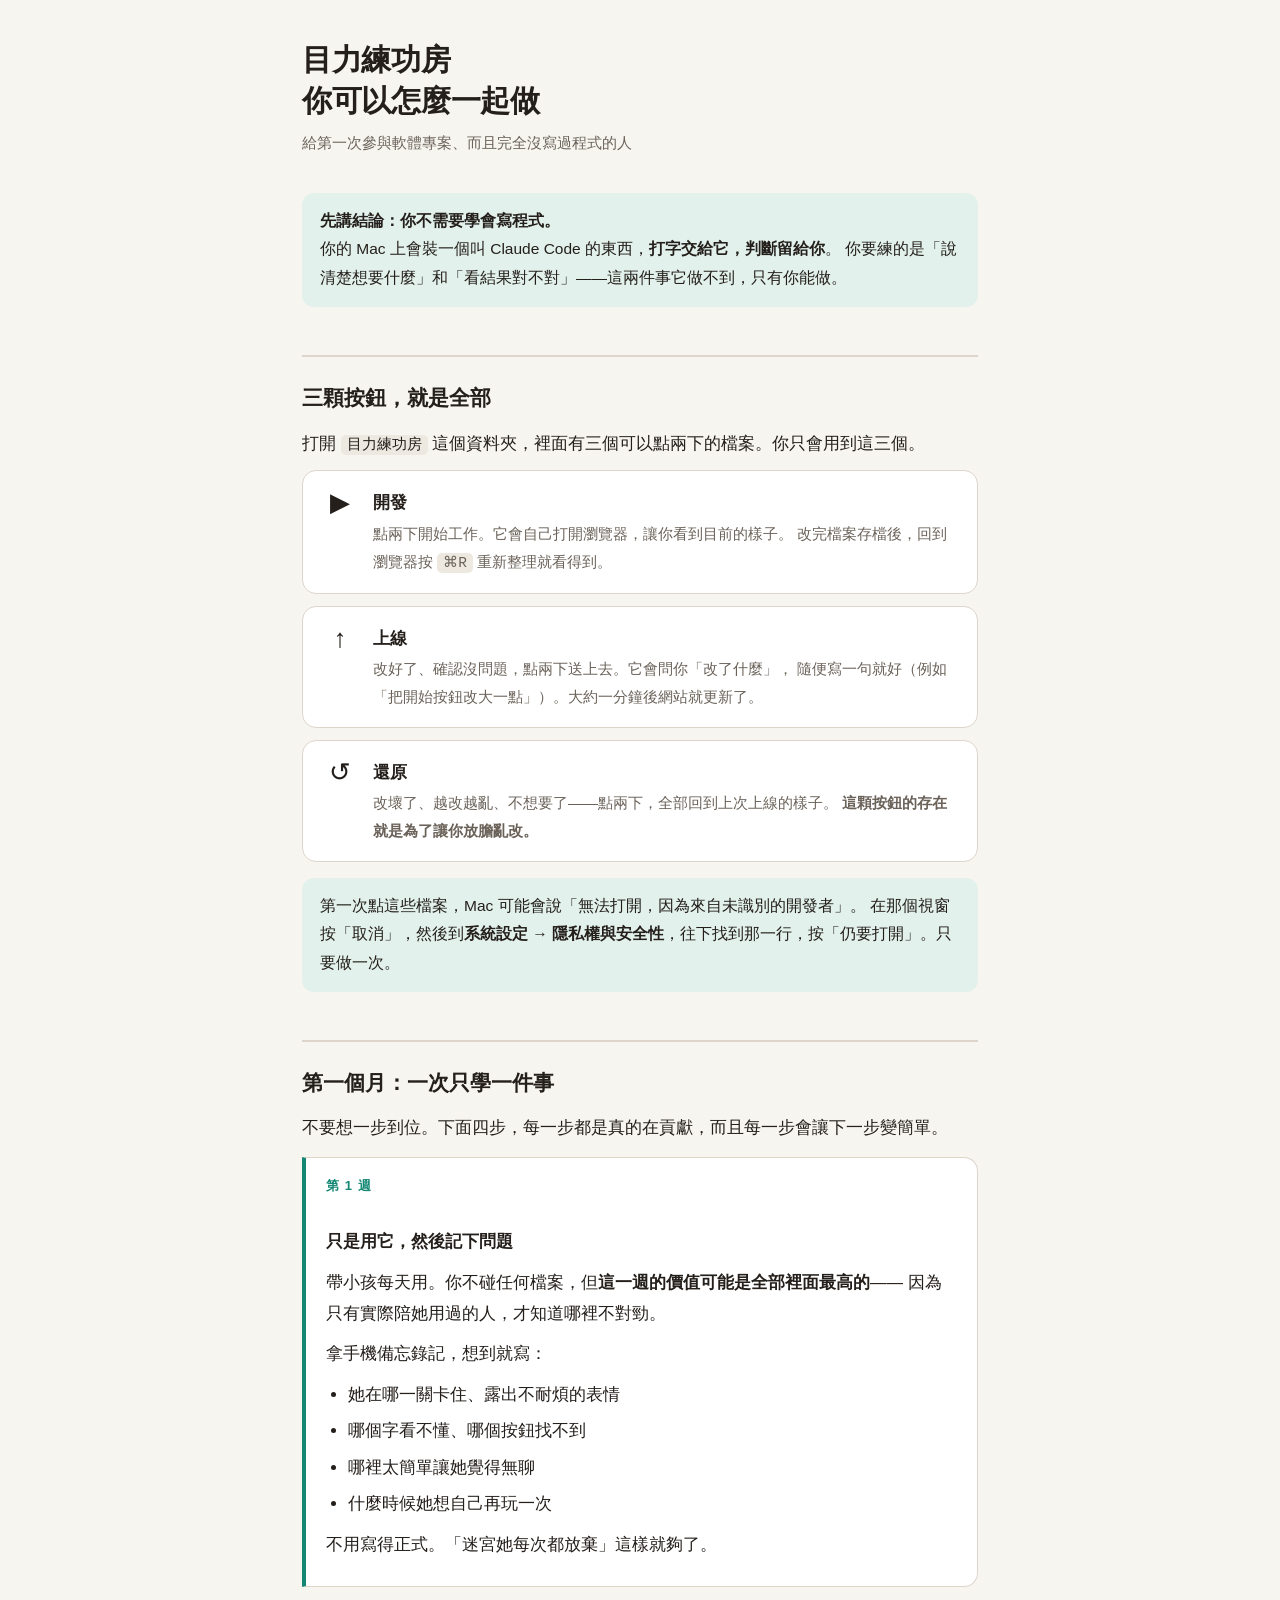
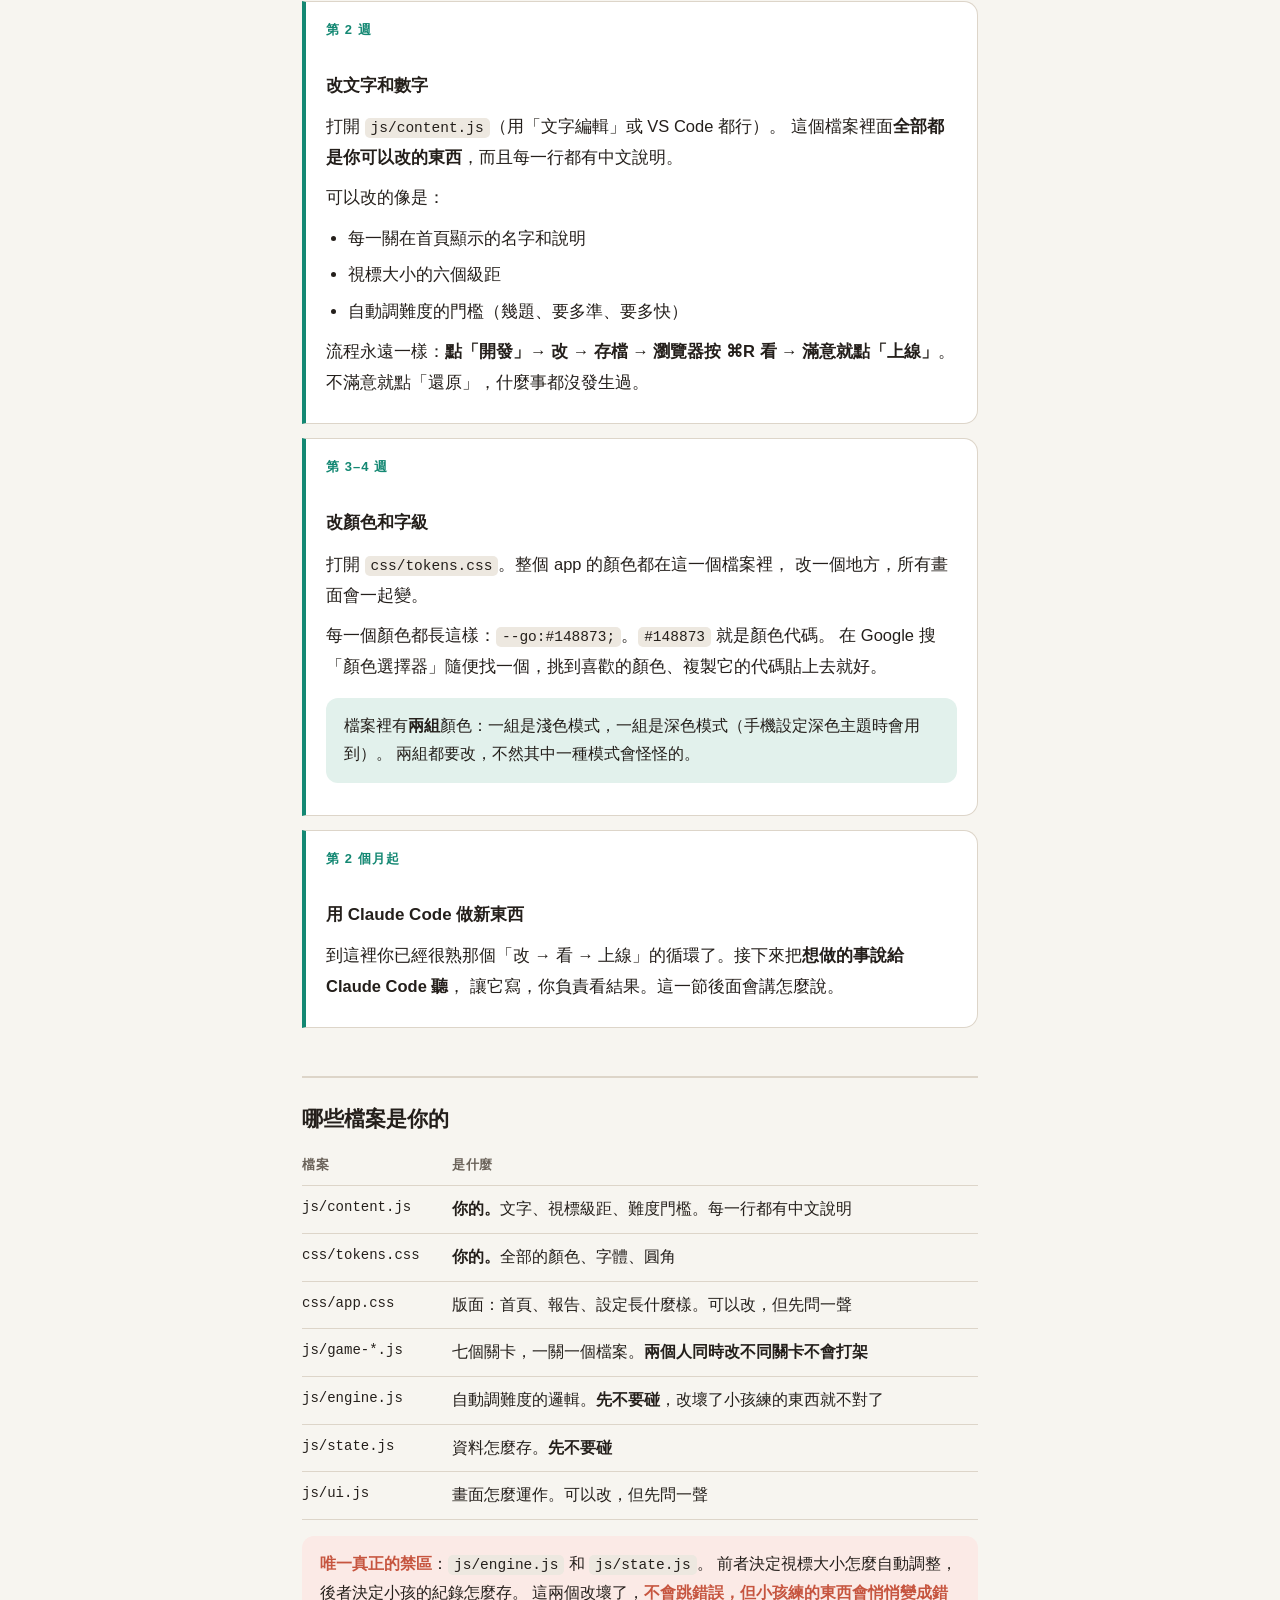
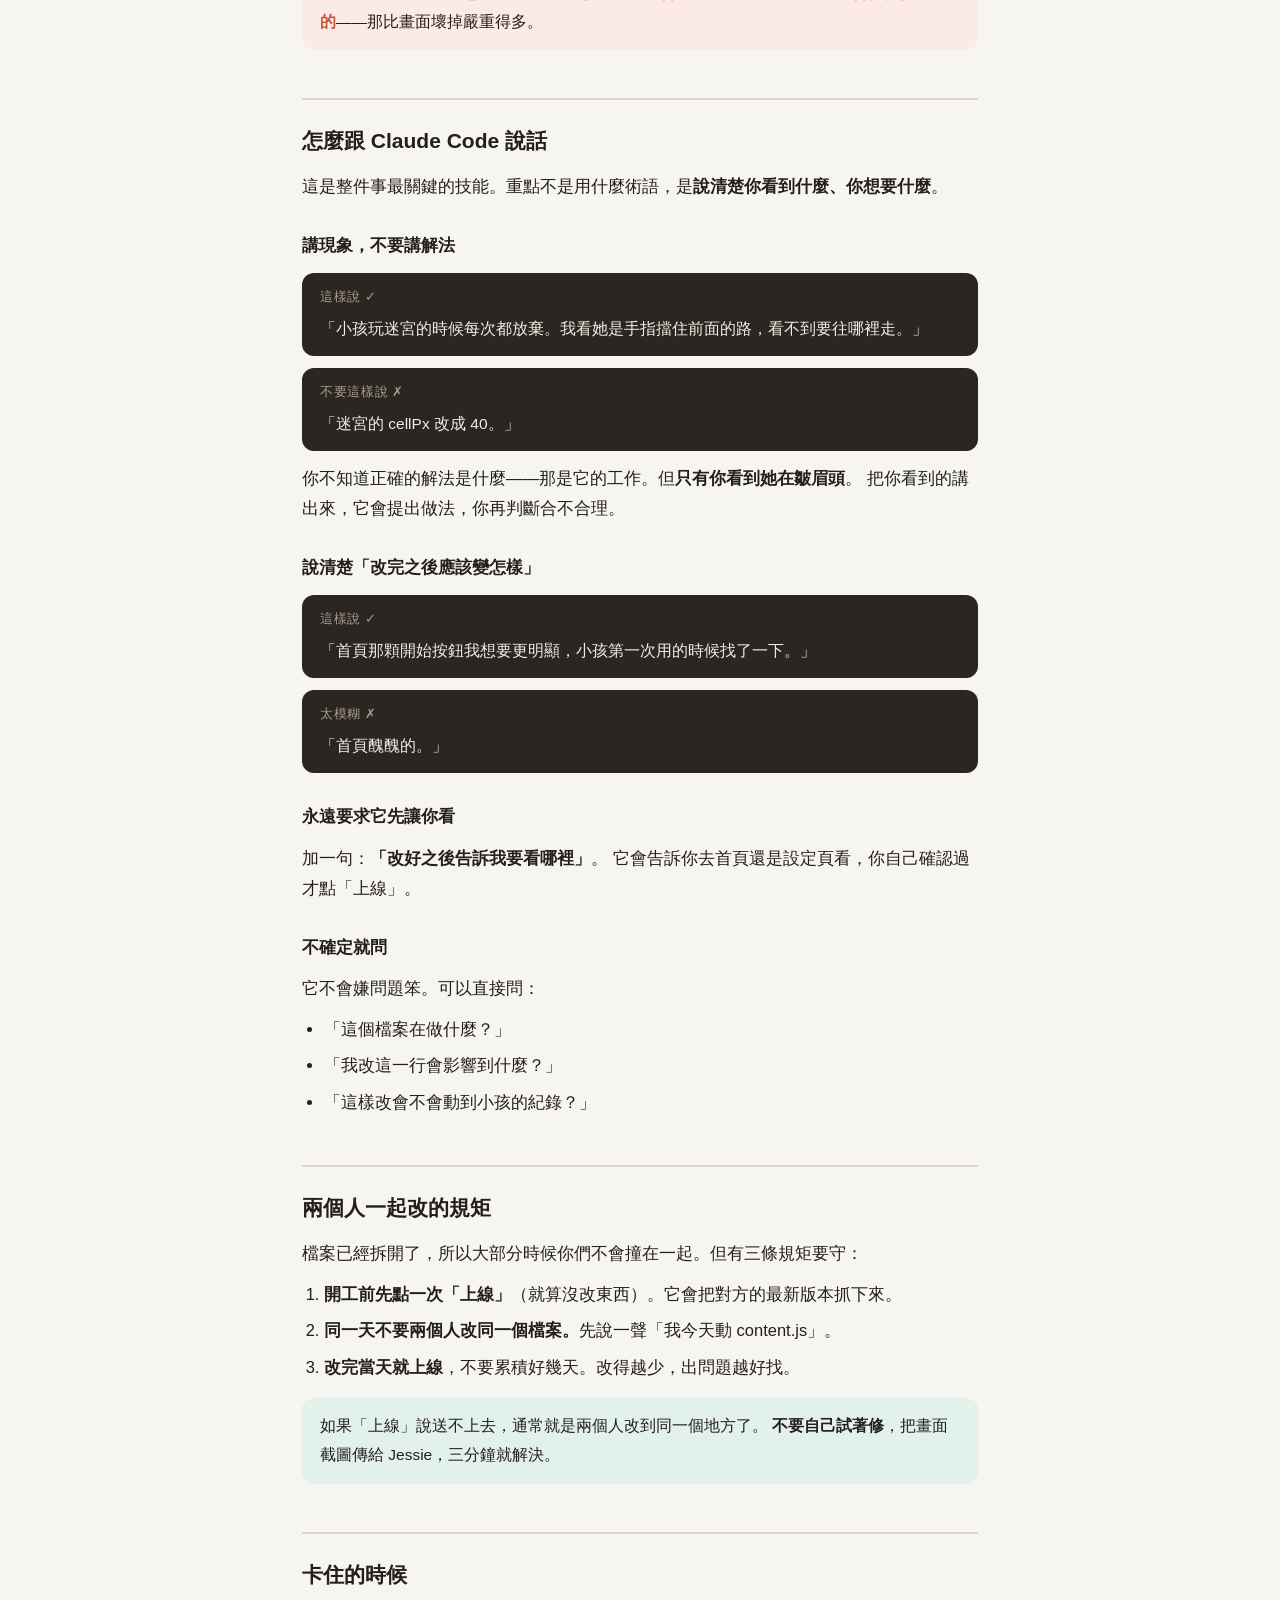
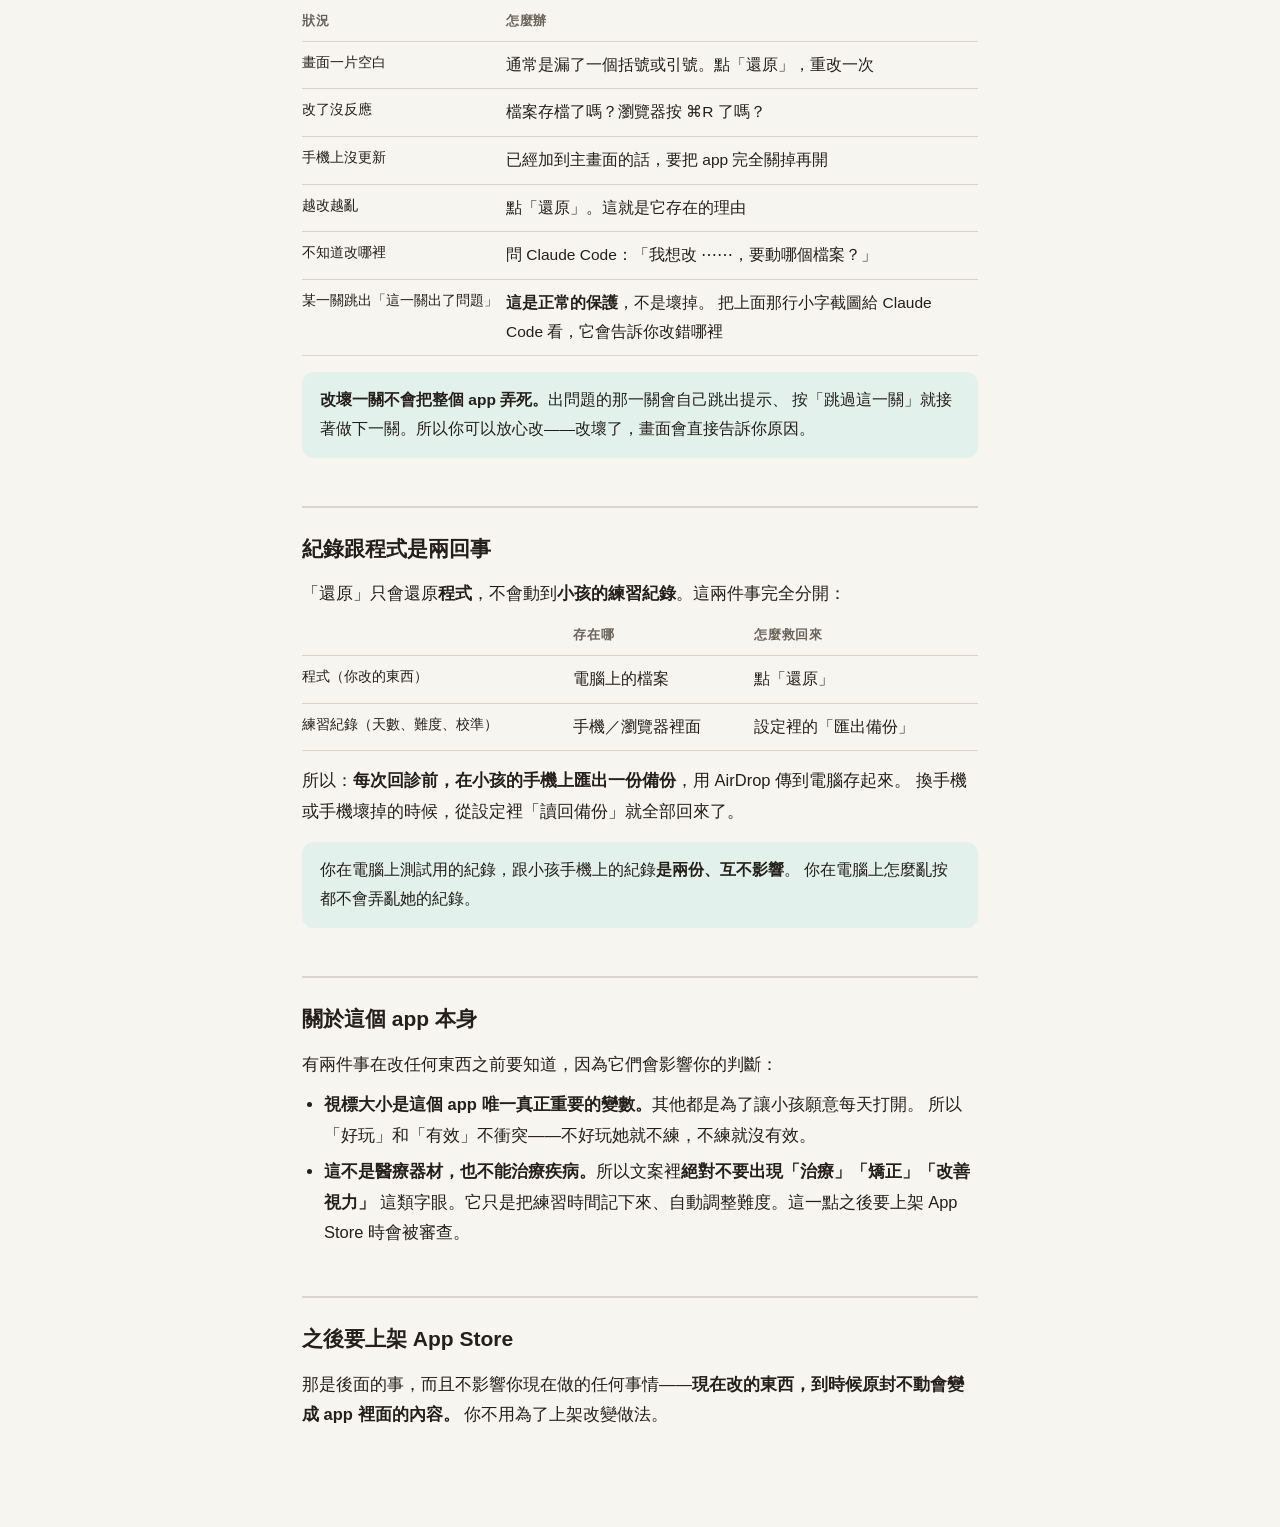
==== commit 5131860c: "新增「太空守衛」射擊關卡：多波、自動升降級、分數與最高紀錄 玩法（js/game-shoot.js，canvas 繪製） - 手指左右拖動太空船、自動發射；電腦上可用鍵盤 ← → - 外星人整隊左右移" ====
--- a/給太太的說明.html
+++ b/給太太的說明.html
@@ -132,7 +132,7 @@
 <tr><td>js/content.js</td><td><b>你的。</b>文字、視標級距、難度門檻。每一行都有中文說明</td></tr>
 <tr><td>css/tokens.css</td><td><b>你的。</b>全部的顏色、字體、圓角</td></tr>
 <tr><td>css/app.css</td><td>版面：首頁、報告、設定長什麼樣。可以改，但先問一聲</td></tr>
-<tr><td>js/game-*.js</td><td>六個關卡，一關一個檔案。<b>兩個人同時改不同關卡不會打架</b></td></tr>
+<tr><td>js/game-*.js</td><td>七個關卡，一關一個檔案。<b>兩個人同時改不同關卡不會打架</b></td></tr>
 <tr><td>js/engine.js</td><td>自動調難度的邏輯。<b>先不要碰</b>，改壞了小孩練的東西就不對了</td></tr>
 <tr><td>js/state.js</td><td>資料怎麼存。<b>先不要碰</b></td></tr>
 <tr><td>js/ui.js</td><td>畫面怎麼運作。可以改，但先問一聲</td></tr>
